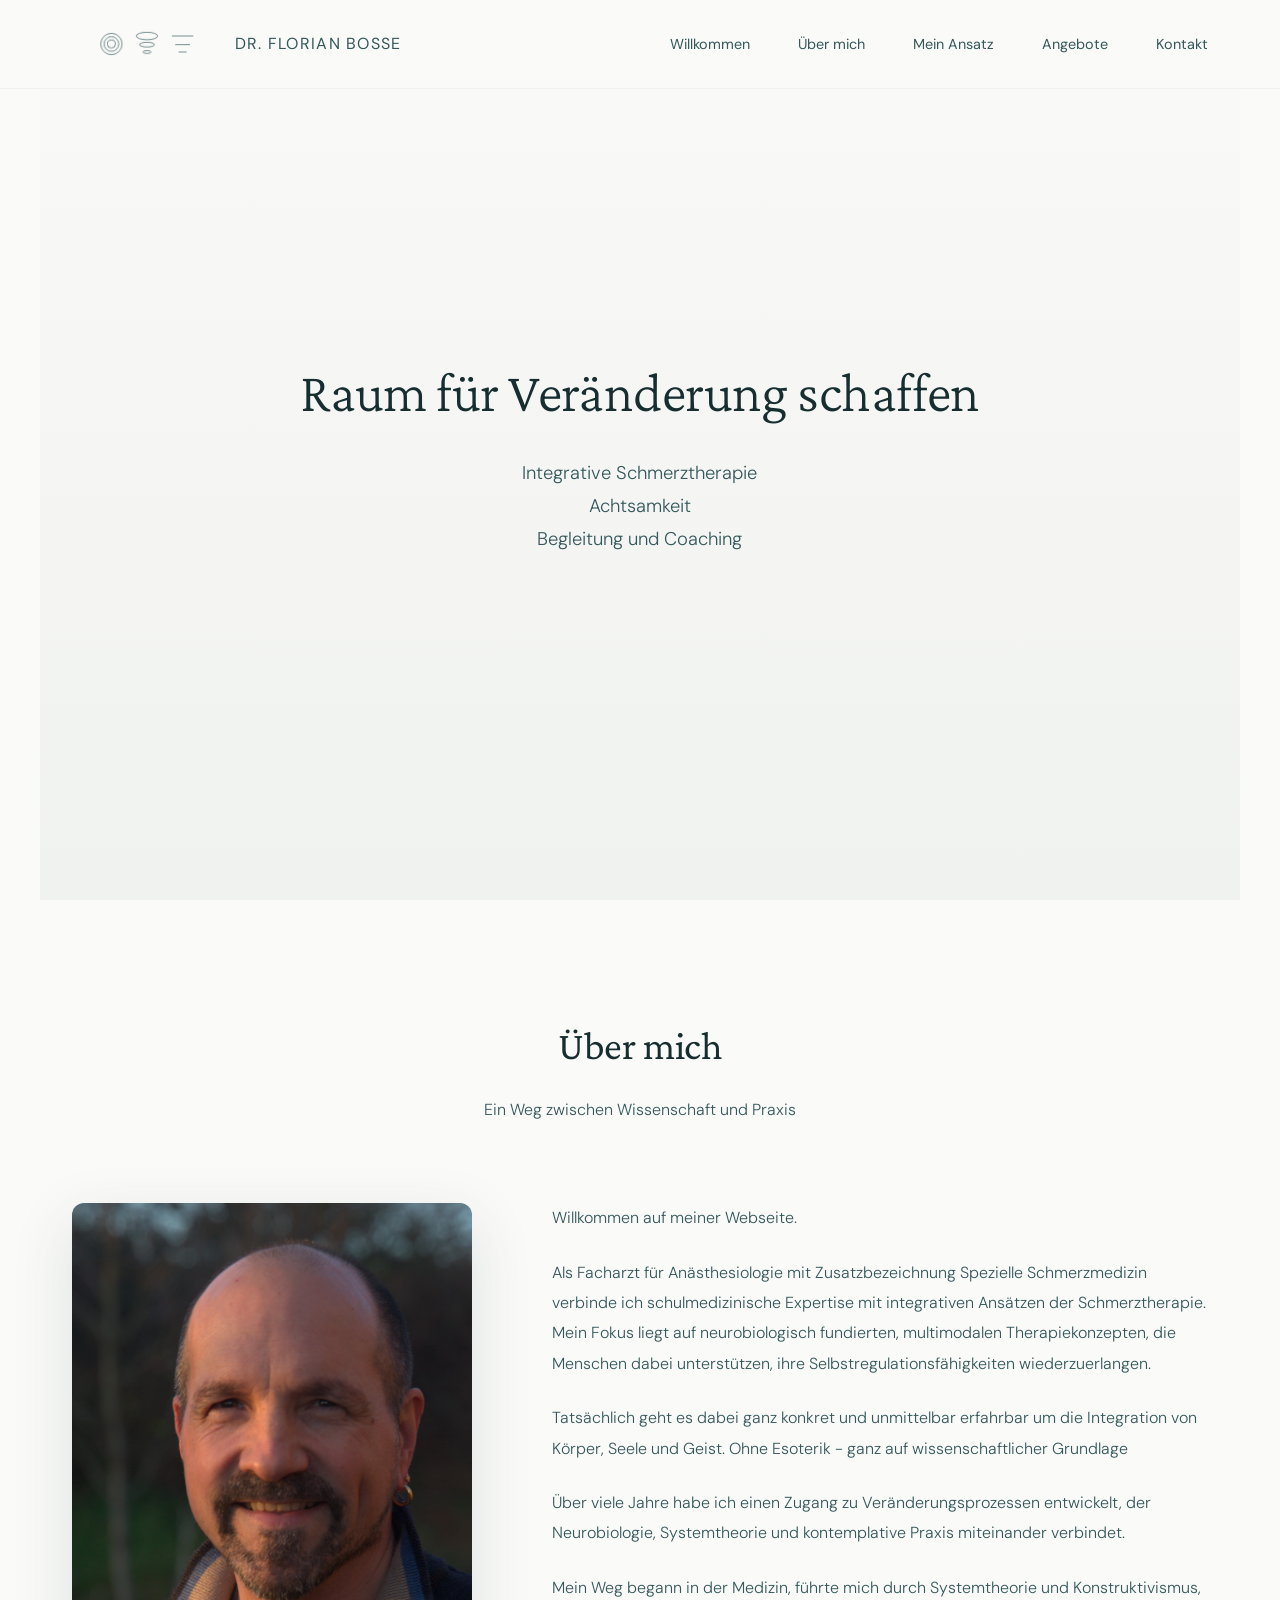
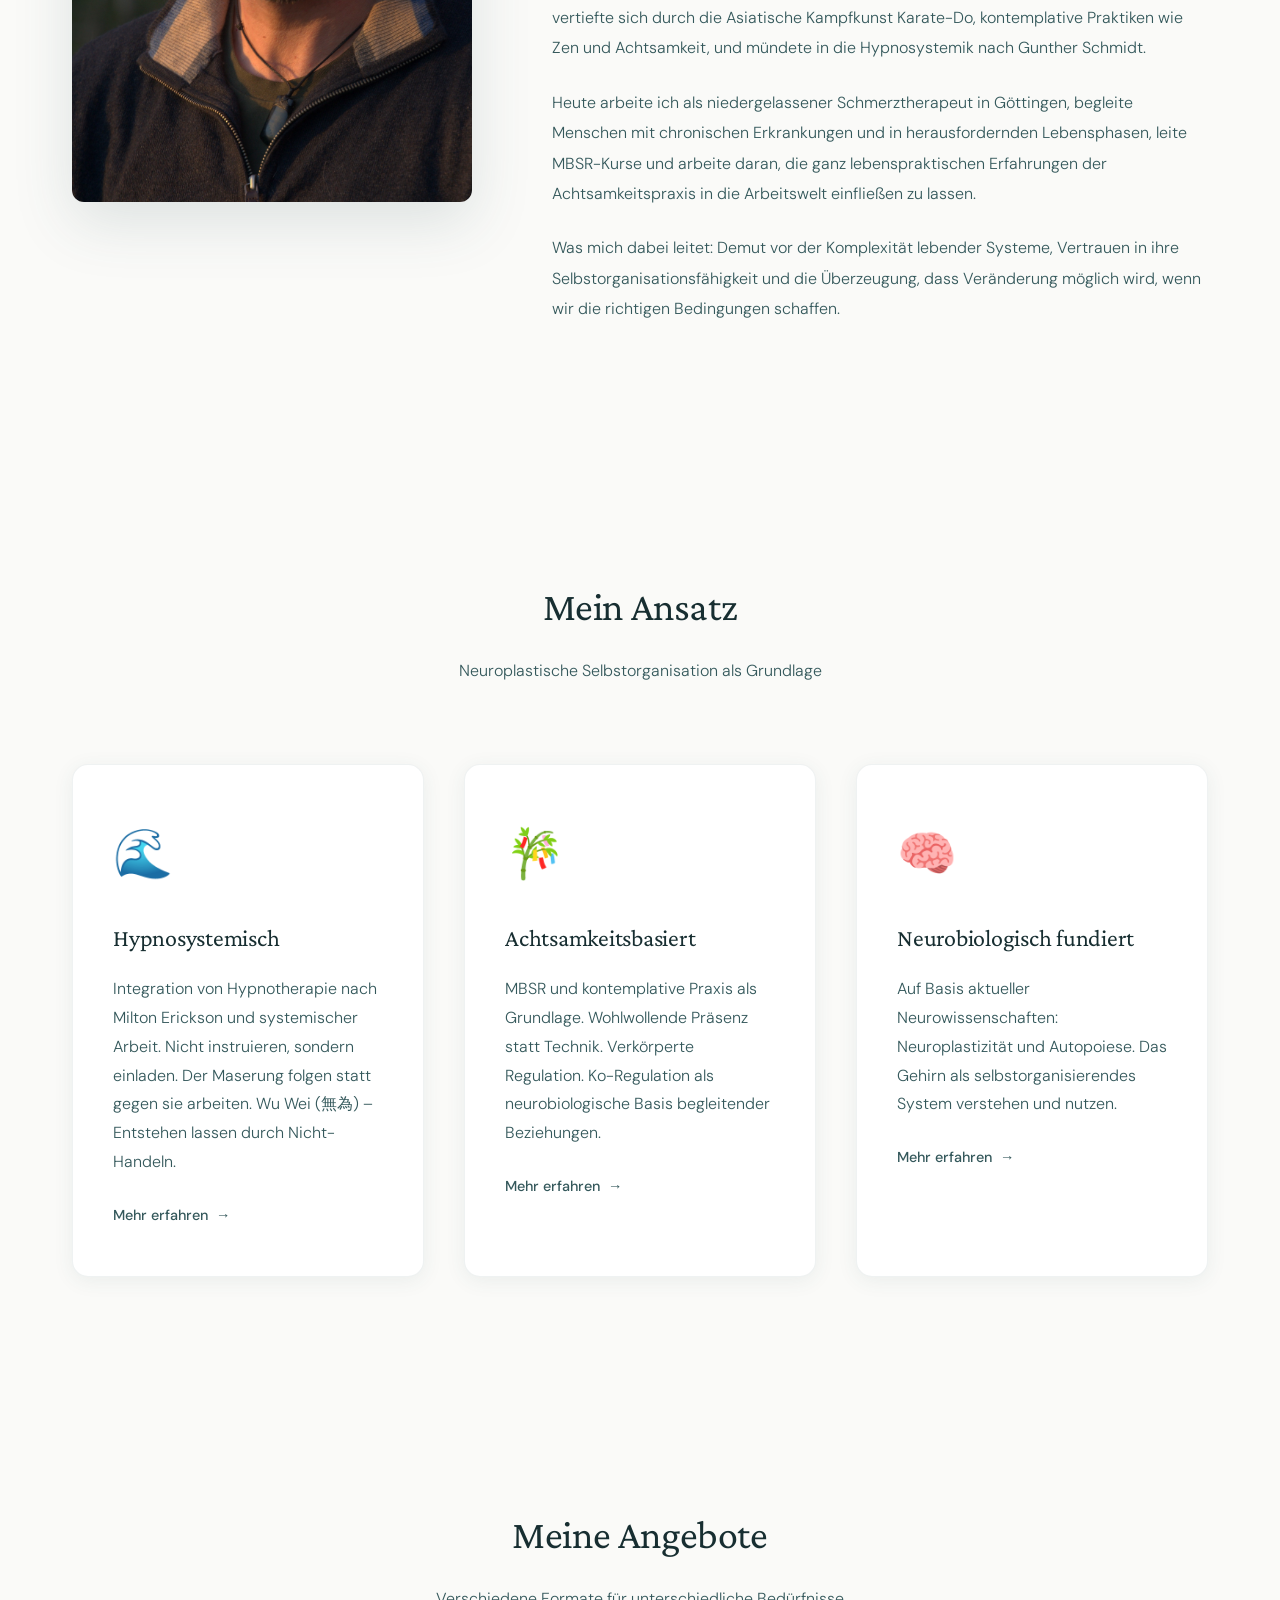
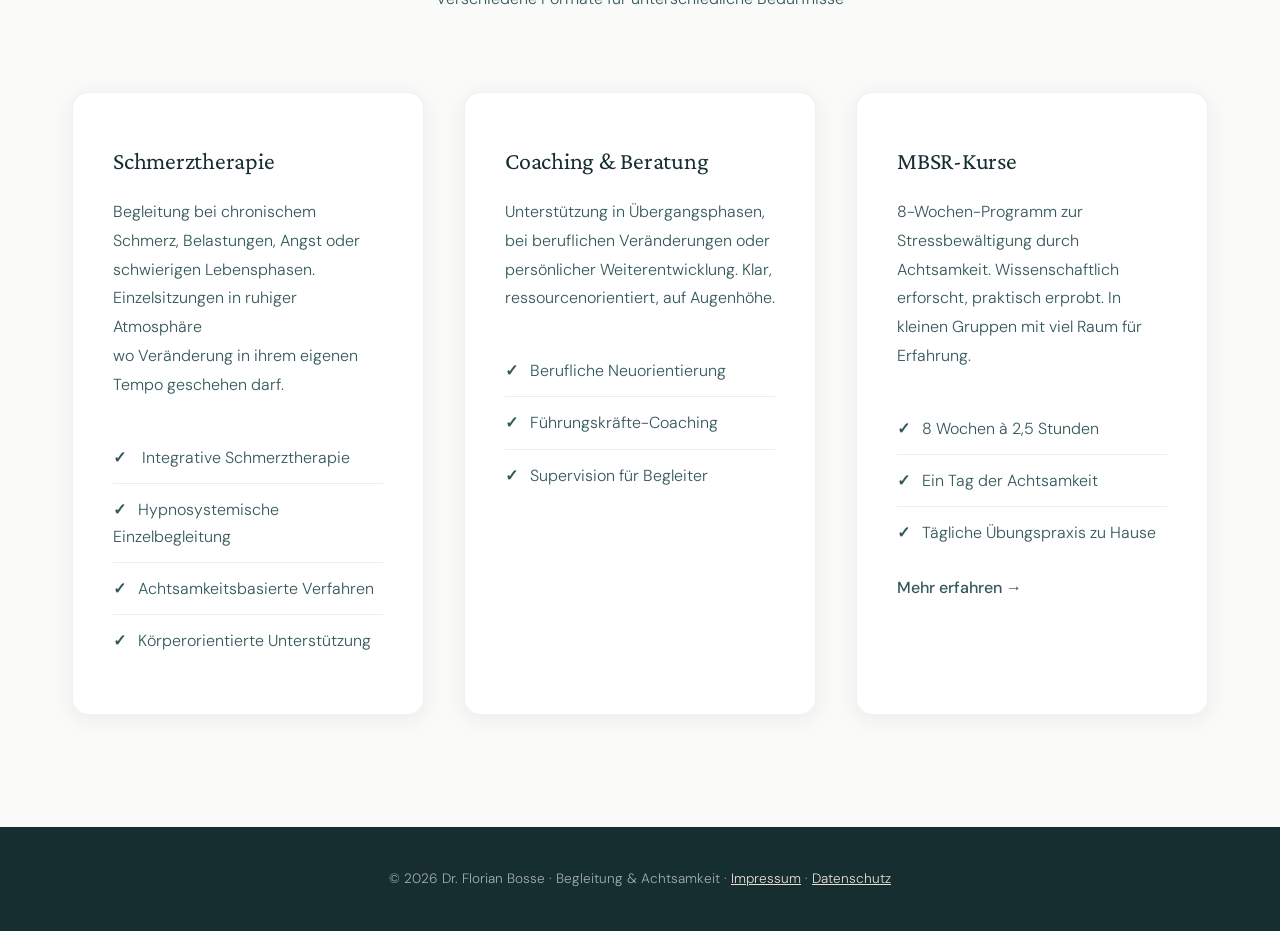
==== index.html @ 73dcc5a2 "Create index.html" ====
<!DOCTYPE html>
<html lang="de">
<head>
    <meta charset="UTF-8">
    <meta name="viewport" content="width=device-width, initial-scale=1.0">
    
    <!-- SEO Meta Tags -->
    <title>Dr. Florian Bosse - Schmerztherapeut Göttingen | Achtsamkeit & MBSR | Hypnosystemik</title>
    <meta name="description" content="Facharzt für Schmerztherapie in Göttingen. Chronische Schmerzen, Achtsamkeit, MBSR, Hypnosystemik, Langjährige Erfahrung">
    <meta name="keywords" content="Schmerztherapie Göttingen, chronische Schmerzen, MBSR, Achtsamkeit, Hypnosystemik, Neuroplastizität, Dr. Bosse">
    <!-- Google Site Verification -->
    <meta name="google-site-verification" content="2ikfE-aLvrJ4-44RcKuoOutv7_RC3mczA9YnfP-s9ck">
    <meta name="author" content="Dr. Florian Bosse">
    <meta name="robots" content="index, follow">
    
    <!-- Open Graph (Social Media) -->
    <meta property="og:title" content="Dr. Florian Bosse - Schmerztherapie & Achtsamkeit">
    <meta property="og:description" content="Facharzt für Schmerztherapie in Göttingen. Integrativer Ansatz: Neurobiologie, Achtsamkeit & systemische Methoden.">
    <meta property="og:type" content="website">
    <meta property="og:url" content="https://www.drbosse.de">
    <meta property="og:locale" content="de_DE">
    
    <!-- Lokales SEO -->
    <meta name="geo.region" content="DE-NI">
    <meta name="geo.placename" content="Göttingen">
    
    <link rel="stylesheet" href="fonts.css">
    <link rel="stylesheet" href="styles.css">

    <style>
        /* ===== INDEX-SPEZIFISCHE STYLES ===== */
        /* ===== INDEX-SPEZIFISCHE STYLES ===== */
        
        /* Navigation Extensions für index */
        nav {
            border-bottom: 1px solid rgba(91, 123, 143, 0.08);
            transition: transform 0.4s cubic-bezier(0.4, 0, 0.2, 1);
        }

        nav.hide-on-scroll {
            transform: translateY(-100%);
        }

        @keyframes slideDown {
            from {
                transform: translateY(-100%);
                opacity: 0;
            }
            to {
                transform: translateY(0);
                opacity: 1;
            }
        }

        .nav-links {
            display: flex;
            gap: 3rem;
            list-style: none;
        }

        .nav-links a {
            color: var(--text-secondary);
            text-decoration: none;
            font-size: 0.9rem;
            font-weight: 400;
            transition: color 0.3s ease;
            position: relative;
        }

        .nav-links a::after {
            content: '';
            position: absolute;
            bottom: -4px;
            left: 0;
            width: 0;
            height: 1px;
            background: var(--petrol);
            transition: width 0.3s ease;
        }

        .nav-links a:hover {
            color: var(--petrol);
        }

        .nav-links a:hover::after {
            width: 100%;
        }

        /* Burger Menu */
        .burger-menu {
            display: none;
            flex-direction: column;
            gap: 6px;
            cursor: pointer;
            z-index: 1001;
        }

        .burger-menu span {
            width: 24px;
            height: 2px;
            background: var(--petrol);
            border-radius: 2px;
            transition: all 0.3s ease;
        }

        .burger-menu.active span:nth-child(1) {
            transform: rotate(45deg) translate(6px, 6px);
        }

        .burger-menu.active span:nth-child(2) {
            opacity: 0;
        }

        .burger-menu.active span:nth-child(3) {
            transform: rotate(-45deg) translate(6px, -6px);
        }

        /* Mobile Navigation Overlay */
        .mobile-nav-overlay {
            position: fixed;
            top: 0;
            left: 0;
            width: 100%;
            height: 100vh;
            background: rgba(23, 46, 49, 0.95);
            backdrop-filter: blur(10px);
            z-index: 999;
            opacity: 0;
            visibility: hidden;
            transition: all 0.6s ease;
        }

        .mobile-nav-overlay.active {
            opacity: 1;
            visibility: visible;
        }

        /* Hero Section */
        .hero {
            min-height: 100vh;
            display: flex;
            align-items: center;
            justify-content: center;
            padding: 8rem 2rem 4rem;
            background: linear-gradient(to bottom, #FAFAF8 0%, rgba(52, 88, 91, 0.05) 100%);
            position: relative;
            overflow: hidden;
        }

        .hero-content {
            max-width: 800px;
            text-align: center;
            position: relative;
            z-index: 1;
            animation: fadeInUp 0.8s ease-out 0.2s both;
        }

        @keyframes fadeInUp {
            from {
                opacity: 0;
                transform: translateY(20px);
            }
            to {
                opacity: 1;
                transform: translateY(0);
            }
        }

        .hero-tagline {
            font-size: 0.85rem;
            color: var(--petrol);
            font-weight: 600;
            letter-spacing: 0.12em;
            text-transform: uppercase;
            margin-bottom: 1.5rem;
            animation: fadeInUp 0.8s ease-out 0.3s both;
        }

        .hero h1 {
            font-size: clamp(2.5rem, 5vw, 3.5rem);
            line-height: 1.15;
            margin-bottom: 2rem;
            color: var(--text-primary);
            font-weight: 300;
            white-space: nowrap;
        }

        .hero p {
            font-size: clamp(1rem, 2vw, 1.15rem);
            color: var(--text-secondary);
            margin-bottom: 3rem;
            max-width: 650px;
            margin-left: auto;
            margin-right: auto;
            font-weight: 300;
            line-height: 1.8;
        }

        /* Section Styling */
        section {
            padding: 7rem 2rem;
            max-width: 1200px;
            margin: 0 auto;
        }

        .section-intro {
            text-align: center;
            margin-bottom: 5rem;
            opacity: 0;
            animation: fadeInUp 0.8s ease-out forwards;
        }

        .section-intro h2 {
            font-size: clamp(2rem, 4vw, 2.5rem);
            margin-bottom: 1rem;
            color: var(--text-primary);
            font-weight: 400;
        }

        .section-intro p {
            font-size: 1rem;
            color: var(--text-secondary);
            max-width: 600px;
            margin: 0 auto;
            font-weight: 300;
        }

        /* About Section */
        .about-content {
            display: grid;
            grid-template-columns: 400px 1fr;
            gap: 5rem;
            align-items: start;
        }

        .about-image {
            border-radius: 12px;
            overflow: hidden;
            box-shadow: 0 20px 60px rgba(52, 88, 91, 0.15);
        }

        .about-image img {
            width: 100%;
            height: auto;
            display: block;
        }

        .about-text p {
            margin-bottom: 1.5rem;
            color: var(--text-secondary);
            font-weight: 300;
            line-height: 1.9;
        }

        /* Approach Grid */
        .approach-grid {
            display: grid;
            grid-template-columns: repeat(auto-fit, minmax(300px, 1fr));
            gap: 2.5rem;
        }

        .approach-card {
            background: white;
            padding: 3rem 2.5rem;
            border-radius: 16px;
            box-shadow: 0 4px 20px rgba(52, 88, 91, 0.08);
            transition: all 0.4s cubic-bezier(0.4, 0, 0.2, 1);
            text-decoration: none;
            color: inherit;
            display: block;
            border: 1px solid rgba(52, 88, 91, 0.08);
        }

        .approach-card:hover {
            transform: translateY(-8px);
            box-shadow: 0 12px 40px rgba(52, 88, 91, 0.15);
            border-color: var(--petrol-light);
        }

        .approach-icon {
            font-size: 3rem;
            margin-bottom: 1.5rem;
        }

        .approach-card h3 {
            font-size: 1.5rem;
            margin-bottom: 1rem;
            color: var(--text-primary);
            font-weight: 400;
        }

        .approach-card p {
            color: var(--text-secondary);
            line-height: 1.8;
            font-weight: 300;
            margin-bottom: 1.5rem;
        }

        .card-link-text {
            color: var(--petrol);
            font-weight: 500;
            font-size: 0.9rem;
            transition: gap 0.3s ease;
            display: inline-flex;
            align-items: center;
            gap: 0.5rem;
        }

        .card-link-text::after {
            content: '→';
            transition: transform 0.3s ease;
        }

        .approach-card:hover .card-link-text::after {
            transform: translateX(4px);
        }

        /* Services Grid */
        .services-grid {
            display: grid;
            grid-template-columns: repeat(auto-fit, minmax(300px, 1fr));
            gap: 2.5rem;
        }

        .service-card {
            background: white;
            padding: 3rem 2.5rem;
            border-radius: 16px;
            box-shadow: 0 4px 20px rgba(52, 88, 91, 0.08);
            transition: all 0.4s ease;
            border: 1px solid rgba(52, 88, 91, 0.08);
        }

        .service-card:hover {
            transform: translateY(-4px);
            box-shadow: 0 8px 30px rgba(52, 88, 91, 0.12);
        }

        .service-card h3 {
            font-size: 1.5rem;
            margin-bottom: 1rem;
            color: var(--text-primary);
            font-weight: 400;
        }

        .service-card p {
            color: var(--text-secondary);
            line-height: 1.8;
            margin-bottom: 2rem;
            font-weight: 300;
        }

        .service-features {
            list-style: none;
            padding: 0;
        }

        .service-features li {
            padding: 0.75rem 0;
            color: var(--text-secondary);
            border-bottom: 1px solid rgba(52, 88, 91, 0.1);
            font-weight: 300;
        }

        .service-features li:last-child {
            border-bottom: none;
        }

        .service-features li::before {
            content: '✓';
            color: var(--petrol);
            margin-right: 0.75rem;
            font-weight: 600;
        }

        /* Contact Section */
        #kontakt {
            text-align: center;
            padding: 6rem 2rem;
        }

        #kontakt h2 {
            font-size: clamp(2rem, 4vw, 2.5rem);
            margin-bottom: 1.5rem;
            color: var(--text-primary);
            font-weight: 400;
        }

        #kontakt p {
            font-size: 1.1rem;
            color: var(--text-secondary);
            max-width: 600px;
            margin: 0 auto 3rem;
            font-weight: 300;
            line-height: 1.8;
        }

        .cta-button {
            display: inline-block;
            background: var(--petrol);
            color: white;
            padding: 1.2rem 3rem;
            border-radius: 50px;
            text-decoration: none;
            font-weight: 500;
            font-size: 1.05rem;
            transition: all 0.3s ease;
            box-shadow: 0 4px 15px rgba(52, 88, 91, 0.2);
        }

        .cta-button:hover {
            background: var(--petrol-dark);
            transform: translateY(-2px);
            box-shadow: 0 6px 25px rgba(52, 88, 91, 0.3);
        }

        .contact-info {
            display: grid;
            grid-template-columns: repeat(auto-fit, minmax(250px, 1fr));
            gap: 3rem;
            max-width: 900px;
            margin: 5rem auto 0;
            text-align: left;
        }

        .contact-item {
            display: flex;
            flex-direction: column;
            gap: 0.5rem;
        }

        .contact-item strong {
            color: var(--petrol);
            font-weight: 600;
            font-size: 0.85rem;
            text-transform: uppercase;
            letter-spacing: 0.05em;
        }

        .contact-item span,
        .contact-item a {
            color: var(--text-secondary);
            font-weight: 300;
            text-decoration: none;
        }

        .contact-item a:hover {
            color: var(--petrol);
        }

        /* Responsive Design */
        @media (max-width: 968px) {
            .burger-menu {
                display: flex;
            }

            .nav-links {
                position: fixed;
                top: 0;
                right: -300px;
                width: 300px;
                height: 100vh;
                background: var(--off-white);
                flex-direction: column;
                padding: 8rem 2rem 2rem;
                gap: 0;
                box-shadow: -5px 0 30px rgba(0,0,0,0.1);
                transition: right 0.7s cubic-bezier(0.4, 0, 0.2, 1);
                z-index: 1000;
            }

            .nav-links.active {
                right: 0;
            }

            .nav-links li {
                opacity: 0;
                transform: translateX(30px);
                border-top: 1px solid rgba(52, 88, 91, 0.08);
                padding: 1.8rem 0;
            }
            
            .nav-links li:first-child {
                border-top: none;
                padding-top: 0;
            }
            
            .nav-links li:last-child {
                padding-bottom: 0;
            }

            .nav-links.active li {
                animation: slideInMenuItem 0.6s ease-out forwards;
            }

            .nav-links.active li:nth-child(1) { animation-delay: 0.1s; }
            .nav-links.active li:nth-child(2) { animation-delay: 0.2s; }
            .nav-links.active li:nth-child(3) { animation-delay: 0.3s; }
            .nav-links.active li:nth-child(4) { animation-delay: 0.4s; }
            .nav-links.active li:nth-child(5) { animation-delay: 0.5s; }

            @keyframes slideInMenuItem {
                to {
                    opacity: 1;
                    transform: translateX(0);
                }
            }

            .nav-links a {
                font-size: 1.1rem;
                display: block;
            }

            section {
                padding: 5rem 1.5rem;
            }

            #kontakt {
                padding: 4rem 2rem;
            }

            .contact-info {
                gap: 2.5rem;
            }

            .hero h1 {
                white-space: normal;
                font-size: 2rem;
            }
        }

        @media (max-width: 768px) {
            .about-content {
                grid-template-columns: 1fr;
                gap: 3rem;
            }

            .about-image {
                max-width: 400px;
                margin: 0 auto;
            }

            .approach-grid,
            .services-grid {
                grid-template-columns: 1fr;
            }

            .contact-info {
                grid-template-columns: 1fr;
                gap: 2rem;
            }
        }

        @media (max-width: 400px) {
            .nav-container {
                padding: 1.5rem 1rem;
            }

            .logo {
                font-size: 0.85rem;
                letter-spacing: 0.05em;
                gap: 0.5rem;
            }

            .nav-links {
                width: 260px;
            }

            .hero h1 {
                font-size: 1.75rem;
            }
        }
    </style>
</head>
   
<body>
    <!-- Navigation -->
    <nav>
        <div class="nav-container">
            <a href="#" class="logo" id="logo-link">
        <svg viewBox="0 0 800 300" xmlns="http://www.w3.org/2000/svg" class="animated-logo logo-image">
  <title>Perspektive und Wahrheit - Animiert</title>
  
  <style>
    .animated-logo {
      cursor: pointer;
    }
    
    /* Left circles fade in */
    .circle-left-large,
    .circle-left-medium,
    .circle-left-small {
      opacity: 0;
      animation: fadeInCircles 8s ease-in-out forwards;
    }
    
    /* Individual animations - ALL start at cy=0 (concentric!) */
    .circle-rotating-large {
      opacity: 0;
      transform-box: fill-box;
      transform-origin: 50% 50%;
      animation: rotateSequenceLarge 8s ease-in-out forwards;
    }
    
    .circle-rotating-medium {
      opacity: 0;
      transform-box: fill-box;
      transform-origin: 50% 50%;
      animation: rotateSequenceMedium 8s ease-in-out forwards;
    }
    
    .circle-rotating-small {
      opacity: 0;
      transform-box: fill-box;
      transform-origin: 50% 50%;
      animation: rotateSequenceSmall 8s ease-in-out forwards;
    }
    
    /* DUPLICATED ellipses that STAY in center */
    .ellipse-center-large {
      opacity: 0;
      transform-box: fill-box;
      transform-origin: 50% 50%;
      animation: stayInCenterLarge 8s ease-in-out forwards;
    }
    
    .ellipse-center-medium {
      opacity: 0;
      transform-box: fill-box;
      transform-origin: 50% 50%;
      animation: stayInCenterMedium 8s ease-in-out forwards;
    }
    
    .ellipse-center-small {
      opacity: 0;
      transform-box: fill-box;
      transform-origin: 50% 50%;
      animation: stayInCenterSmall 8s ease-in-out forwards;
    }
    
    /* Moving ellipses that glide to the right */
    .ellipse-moving-large {
      opacity: 0;
      transform-box: fill-box;
      transform-origin: 50% 50%;
      animation: moveToRight 8s ease-in-out forwards;
    }
    
    .ellipse-moving-medium {
      opacity: 0;
      transform-box: fill-box;
      transform-origin: 50% 50%;
      animation: moveToRightMedium 8s ease-in-out forwards;
    }
    
    .ellipse-moving-small {
      opacity: 0;
      transform-box: fill-box;
      transform-origin: 50% 50%;
      animation: moveToRightSmall 8s ease-in-out forwards;
    }
    
    /* Real ellipses fade in at the right moment */
    .real-ellipse-large,
    .real-ellipse-medium,
    .real-ellipse-small {
      opacity: 0;
      animation: showRealEllipses 8s ease-in-out forwards;
    }
    
    /* Lines grow stroke-width - NOW CSS BASED FOR PERFECT SYNC! */
    .line-large,
    .line-medium,
    .line-small {
      stroke-width: 0;
      animation: growStrokeWidth 8s ease-in-out forwards;
    }
    
    /* Keyframe animations */
    
    @keyframes fadeInCircles {
      0% { opacity: 0; }
      19% { opacity: 1; }
      100% { opacity: 1; }
    }
    
    /* LARGE circle - cy moves from 0 to -60 during rotation */
    @keyframes rotateSequenceLarge {
      0%, 19% {
        opacity: 0;
        transform: translate(133px, 150px) translateY(0px) scaleY(1);
      }
      20% {
        opacity: 1;
        transform: translate(133px, 150px) translateY(0px) scaleY(1);
      }
      44% {
        opacity: 1;
        transform: translate(400px, 150px) translateY(0px) scaleY(1);
      }
      75% {
        opacity: 1;
        transform: translate(400px, 150px) translateY(-60px) scaleY(0.35);
      }
      75.1% {
        opacity: 0;
      }
      100% {
        opacity: 0;
        transform: translate(400px, 150px) translateY(-60px) scaleY(0.35);
      }
    }
    
    /* MEDIUM circle - cy moves from 0 to +5 */
    @keyframes rotateSequenceMedium {
      0%, 19% {
        opacity: 0;
        transform: translate(133px, 150px) translateY(0px) scaleY(1);
      }
      20% {
        opacity: 1;
        transform: translate(133px, 150px) translateY(0px) scaleY(1);
      }
      44% {
        opacity: 1;
        transform: translate(400px, 150px) translateY(0px) scaleY(1);
      }
      75% {
        opacity: 1;
        transform: translate(400px, 150px) translateY(5px) scaleY(0.35);
      }
      75.1% {
        opacity: 0;
      }
      100% {
        opacity: 0;
        transform: translate(400px, 150px) translateY(5px) scaleY(0.35);
      }
    }
    
    /* SMALL circle - cy moves from 0 to +60 */
    @keyframes rotateSequenceSmall {
      0%, 19% {
        opacity: 0;
        transform: translate(133px, 150px) translateY(0px) scaleY(1);
      }
      20% {
        opacity: 1;
        transform: translate(133px, 150px) translateY(0px) scaleY(1);
      }
      44% {
        opacity: 1;
        transform: translate(400px, 150px) translateY(0px) scaleY(1);
      }
      75% {
        opacity: 1;
        transform: translate(400px, 150px) translateY(60px) scaleY(0.35);
      }
      75.1% {
        opacity: 0;
      }
      100% {
        opacity: 0;
        transform: translate(400px, 150px) translateY(60px) scaleY(0.35);
      }
    }
    
    /* Ellipses that STAY in center */
    @keyframes stayInCenterLarge {
      0%, 75% {
        opacity: 0;
      }
      75.1% {
        opacity: 1;
        transform: translate(400px, 150px) translateY(-60px) scaleY(0.35);
      }
      /* Fade out before real ellipses appear */
      97% {
        opacity: 1;
        transform: translate(400px, 150px) translateY(-60px) scaleY(0.35);
      }
      98% {
        opacity: 0;
      }
      100% {
        opacity: 0;
        transform: translate(400px, 150px) translateY(-60px) scaleY(0.35);
      }
    }
    
    @keyframes stayInCenterMedium {
      0%, 75% {
        opacity: 0;
      }
      75.1% {
        opacity: 1;
        transform: translate(400px, 150px) translateY(5px) scaleY(0.35);
      }
      97% {
        opacity: 1;
        transform: translate(400px, 150px) translateY(5px) scaleY(0.35);
      }
      98% {
        opacity: 0;
      }
      100% {
        opacity: 0;
        transform: translate(400px, 150px) translateY(5px) scaleY(0.35);
      }
    }
    
    @keyframes stayInCenterSmall {
      0%, 75% {
        opacity: 0;
      }
      75.1% {
        opacity: 1;
        transform: translate(400px, 150px) translateY(60px) scaleY(0.35);
      }
      97% {
        opacity: 1;
        transform: translate(400px, 150px) translateY(60px) scaleY(0.35);
      }
      98% {
        opacity: 0;
      }
      100% {
        opacity: 0;
        transform: translate(400px, 150px) translateY(60px) scaleY(0.35);
      }
    }
    
    /* Ellipses that MOVE to right and rotate further */
    /* 6-7s (75-87.5%): ONLY GLIDE at constant scaleY(0.35) */
    /* 7-8s (87.5-100%): ONLY ROTATE from scaleY(0.35) to 0.001 */
    @keyframes moveToRight {
      0%, 75% {
        opacity: 0;
        transform: translate(400px, 150px) translateY(-60px) scaleY(0.35);
      }
      75.1% {
        opacity: 1;
        transform: translate(400px, 150px) translateY(-60px) scaleY(0.35);
      }
      87.5% {
        opacity: 1;
        transform: translate(667px, 150px) translateY(-60px) scaleY(0.35);
      }
      98% {
        opacity: 1;
        transform: translate(667px, 150px) translateY(-60px) scaleY(0.001);
      }
      99% {
        opacity: 0;
      }
      100% {
        opacity: 0;
        transform: translate(667px, 150px) translateY(-60px) scaleY(0.001);
      }
    }
    
    @keyframes moveToRightMedium {
      0%, 75% {
        opacity: 0;
        transform: translate(400px, 150px) translateY(5px) scaleY(0.35);
      }
      75.1% {
        opacity: 1;
        transform: translate(400px, 150px) translateY(5px) scaleY(0.35);
      }
      87.5% {
        opacity: 1;
        transform: translate(667px, 150px) translateY(5px) scaleY(0.35);
      }
      98% {
        opacity: 1;
        transform: translate(667px, 150px) translateY(5px) scaleY(0.001);
      }
      99% {
        opacity: 0;
      }
      100% {
        opacity: 0;
        transform: translate(667px, 150px) translateY(5px) scaleY(0.001);
      }
    }
    
    @keyframes moveToRightSmall {
      0%, 75% {
        opacity: 0;
        transform: translate(400px, 150px) translateY(60px) scaleY(0.35);
      }
      75.1% {
        opacity: 1;
        transform: translate(400px, 150px) translateY(60px) scaleY(0.35);
      }
      87.5% {
        opacity: 1;
        transform: translate(667px, 150px) translateY(60px) scaleY(0.35);
      }
      98% {
        opacity: 1;
        transform: translate(667px, 150px) translateY(60px) scaleY(0.001);
      }
      99% {
        opacity: 0;
      }
      100% {
        opacity: 0;
        transform: translate(667px, 150px) translateY(60px) scaleY(0.001);
      }
    }
    
    /* Real ellipses fade in at the right moment */
    @keyframes showRealEllipses {
      0%, 93% {
        opacity: 0;
      }
      94% {
        opacity: 1;
      }
      100% {
        opacity: 1;
      }
    }
    
    /* Lines grow stroke-width - synchronized with CSS animations! */
    @keyframes growStrokeWidth {
      0%, 93% {
        stroke-width: 0;
      }
      94% {
        stroke-width: 0;
      }
      98% {
        stroke-width: 5;
      }
      100% {
        stroke-width: 5;
      }
    }
  </style>
  
  <!-- Left circles (static, concentric, fade in) -->
  <circle class="circle-left-large" cx="133" cy="150" r="80" fill="none" stroke="#34585B" stroke-width="5"/>
  <circle class="circle-left-medium" cx="133" cy="150" r="55" fill="none" stroke="#34585B" stroke-width="5"/>
  <circle class="circle-left-small" cx="133" cy="150" r="30" fill="none" stroke="#34585B" stroke-width="5"/>
  
  <!-- Rotating circles - ALL START AT cy=0 (concentric!) -->
  <circle class="circle-rotating-large" cx="0" cy="0" r="80" fill="none" stroke="#34585B" stroke-width="5"/>
  <circle class="circle-rotating-medium" cx="0" cy="0" r="55" fill="none" stroke="#34585B" stroke-width="5"/>
  <circle class="circle-rotating-small" cx="0" cy="0" r="30" fill="none" stroke="#34585B" stroke-width="5"/>
  
  <!-- Ellipses that STAY in center (appear at 75% = 6s) -->
  <circle class="ellipse-center-large" cx="0" cy="0" r="80" fill="none" stroke="#34585B" stroke-width="5.5"/>
  <circle class="ellipse-center-medium" cx="0" cy="0" r="55" fill="none" stroke="#34585B" stroke-width="5.5"/>
  <circle class="ellipse-center-small" cx="0" cy="0" r="30" fill="none" stroke="#34585B" stroke-width="5.5"/>
  
  <!-- Ellipses that MOVE to right and rotate further -->
  <circle class="ellipse-moving-large" cx="0" cy="0" r="80" fill="none" stroke="#34585B" stroke-width="5"/>
  <circle class="ellipse-moving-medium" cx="0" cy="0" r="55" fill="none" stroke="#34585B" stroke-width="5"/>
  <circle class="ellipse-moving-small" cx="0" cy="0" r="30" fill="none" stroke="#34585B" stroke-width="5"/>
  
  <!-- REAL ellipses in center (appear gradually) -->
  <g transform="translate(400, 150)">
    <ellipse class="real-ellipse-large" cx="0" cy="-60" rx="80" ry="28" fill="none" stroke="#34585B" stroke-width="5"/>
    <ellipse class="real-ellipse-medium" cx="0" cy="5" rx="55" ry="18" fill="none" stroke="#34585B" stroke-width="5"/>
    <ellipse class="real-ellipse-small" cx="0" cy="60" rx="30" ry="11" fill="none" stroke="#34585B" stroke-width="5"/>
  </g>
  
  <!-- Final LINES - NOW CSS ANIMATED FOR PERFECT SYNC! -->
  <line class="line-large" x1="587" y1="90" x2="747" y2="90" stroke="#34585B" stroke-width="5"/>
  <line class="line-medium" x1="612" y1="155" x2="722" y2="155" stroke="#34585B" stroke-width="5"/>
  <line class="line-small" x1="637" y1="210" x2="697" y2="210" stroke="#34585B" stroke-width="5"/>
</svg>

             Dr. Florian Bosse
            </a>                     
     
            
            <!-- Burger Menu Button -->
            <div class="burger-menu" id="burgerMenu">
                <span></span>
                <span></span>
                <span></span>
            </div>
            
            <ul class="nav-links" id="navLinks">
                <li><a href="#home">Willkommen</a></li>
                <li><a href="#ueber-mich">Über mich</a></li>
                <li><a href="#ansatz">Mein Ansatz</a></li>
                <li><a href="#angebote">Angebote</a></li>
                <li><a href="kontakt.html">Kontakt</a></li>
            </ul>
        </div>
    </nav>

    <!-- Mobile Navigation Overlay -->
    <div class="mobile-nav-overlay" id="mobileOverlay"></div>

    <!-- Hero Section -->
    <section class="hero" id="home">
        <div class="hero-content">
           
            <h1>Raum für Veränderung schaffen</h1>
            <p>Integrative Schmerztherapie<br> Achtsamkeit <br>Begleitung und Coaching <br></p>
        </div>
    </section>

    <!-- About Section -->
    <section id="ueber-mich">
        <div class="section-intro">
            <h2>Über mich</h2>
            <p>Ein Weg zwischen Wissenschaft und Praxis</p>
        </div>
        <div class="about-content">
            <div class="about-image">
                <img src="Schmerztherapeut-Florian-Bosse.jpg" alt="Schmerztherapeut-Florian-Bosse.jpg">
            </div>
            <div class="about-text">
                <p>Willkommen auf meiner Webseite.</p>
                <p>Als Facharzt für Anästhesiologie mit Zusatzbezeichnung Spezielle Schmerzmedizin verbinde ich schulmedizinische Expertise mit integrativen Ansätzen der Schmerztherapie. Mein Fokus liegt auf neurobiologisch fundierten, multimodalen Therapiekonzepten, die Menschen dabei unterstützen, ihre Selbstregulationsfähigkeiten wiederzuerlangen.</p>
<p>Tatsächlich geht es dabei ganz konkret und unmittelbar erfahrbar um die Integration von Körper, Seele und Geist. Ohne Esoterik - ganz auf wissenschaftlicher Grundlage</p>
                <p>Über viele Jahre habe ich einen Zugang zu Veränderungsprozessen entwickelt, der Neurobiologie, Systemtheorie und kontemplative Praxis miteinander verbindet.</p>
                
                <p>Mein Weg begann in der Medizin, führte mich durch Systemtheorie und Konstruktivismus, vertiefte sich durch die Asiatische Kampfkunst Karate-Do, kontemplative Praktiken wie Zen und Achtsamkeit, und mündete in die Hypnosystemik nach Gunther Schmidt.</p>
                
               <p>Heute arbeite ich als niedergelassener Schmerztherapeut in Göttingen, begleite Menschen mit chronischen Erkrankungen und in herausfordernden Lebensphasen, leite MBSR-Kurse und arbeite daran, die ganz lebenspraktischen Erfahrungen der Achtsamkeitspraxis in die Arbeitswelt einfließen zu lassen.</p>
                <p>Was mich dabei leitet: Demut vor der Komplexität lebender Systeme, Vertrauen in ihre Selbstorganisationsfähigkeit und die Überzeugung, dass Veränderung möglich wird, wenn wir die richtigen Bedingungen schaffen.</p>

                
            </div>
        </div>
    </section>

    <!-- Approach Section -->
    <section id="ansatz">
        <div class="section-intro">
            <h2>Mein Ansatz</h2>
            <p>Neuroplastische Selbstorganisation als Grundlage</p>
        </div>
        
        <div class="approach-grid">
                    
            <a href="hypnosystemik.html" class="approach-card">
                <div class="approach-icon">🌊</div>
                <h3>Hypnosystemisch</h3>
                <p>Integration von Hypnotherapie nach Milton Erickson und systemischer Arbeit. Nicht instruieren, sondern einladen. Der Maserung folgen statt gegen sie arbeiten. Wu Wei (無為) – Entstehen lassen durch Nicht-Handeln.</p>
                <div class="card-link-text">Mehr erfahren</div>
            </a>
            
            <a href="achtsamkeit.html" class="approach-card">
                <div class="approach-icon">🎋</div>
                <h3>Achtsamkeitsbasiert</h3>
                <p>MBSR und kontemplative Praxis als Grundlage. Wohlwollende Präsenz statt Technik. Verkörperte Regulation. Ko-Regulation als neurobiologische Basis begleitender Beziehungen.</p>
                <div class="card-link-text">Mehr erfahren</div>
            </a>
       
        
         <a href="neurobiologie.html" class="approach-card">
                <div class="approach-icon">🧠</div>
                <h3>Neurobiologisch fundiert</h3>
                <p>Auf Basis aktueller Neurowissenschaften: Neuroplastizität und Autopoiese. Das Gehirn als selbstorganisierendes System verstehen und nutzen.</p>
                <div class="card-link-text">Mehr erfahren</div>
            </a>
         </div>

        
    </section>

    <!-- Services Section -->
    <section id="angebote">
        <div class="section-intro">
            <h2>Meine Angebote</h2>
            <p>Verschiedene Formate für unterschiedliche Bedürfnisse</p>
        </div>
        
        <div class="services-grid">
            <div class="service-card">
                <h3>Schmerztherapie</h3>
                <p>Begleitung bei chronischem Schmerz, Belastungen, Angst oder schwierigen Lebensphasen. Einzelsitzungen in ruhiger Atmosphäre<br> wo Veränderung in ihrem eigenen Tempo geschehen darf.</p>
                <ul class="service-features">
                    <li> Integrative Schmerztherapie</li>
                    <li>Hypnosystemische Einzelbegleitung</li>
                    <li>Achtsamkeitsbasierte Verfahren</li>
                    <li>Körperorientierte Unterstützung</li>
                </ul>
            </div>
            
            <div class="service-card">
                <h3>Coaching & Beratung</h3>
                <p>Unterstützung in Übergangsphasen, bei beruflichen Veränderungen oder persönlicher Weiterentwicklung. Klar, ressourcenorientiert, auf Augenhöhe.</p>
                <ul class="service-features">
                    <li>Berufliche Neuorientierung</li>
                    <li>Führungskräfte-Coaching</li>
                    <li>Supervision für Begleiter</li>
                </ul>
            </div>
            
            <a href="mbsr-kurs.html" class="service-card" style="text-decoration: none; color: inherit; display: block; cursor: pointer;">
                <h3>MBSR-Kurse</h3>
                <p>8-Wochen-Programm zur Stressbewältigung durch Achtsamkeit. Wissenschaftlich erforscht, praktisch erprobt. In kleinen Gruppen mit viel Raum für Erfahrung.</p>
                <ul class="service-features">
                    <li>8 Wochen à 2,5 Stunden</li>
                    <li>Ein Tag der Achtsamkeit</li>
                    <li>Tägliche Übungspraxis zu Hause</li>
                </ul>
                <span style="display: inline-block; margin-top: 1rem; color: var(--petrol); font-weight: 500;">Mehr erfahren →</span>
            </a>
        </div>
    </section>

    <!-- Footer -->
    <footer>
        <p>&copy; 2026 Dr. Florian Bosse · Begleitung & Achtsamkeit · <a href="impressum.html" style="color: var(--cream); text-decoration: underline;">Impressum</a> · <a href="datenschutz.html" style="color: var(--cream); text-decoration: underline;">Datenschutz</a></p>
    </footer>

    <script>
    // Burger Menu Toggle
    const burgerMenu = document.getElementById('burgerMenu');
    const navLinks = document.getElementById('navLinks');
    const mobileOverlay = document.getElementById('mobileOverlay');

    if (burgerMenu && navLinks) {
        burgerMenu.addEventListener('click', () => {
            navLinks.classList.toggle('active');
            burgerMenu.classList.toggle('active');
            if (mobileOverlay) {
                mobileOverlay.classList.toggle('active');
            }
        });
        
        // Close menu when clicking overlay
        if (mobileOverlay) {
            mobileOverlay.addEventListener('click', () => {
                navLinks.classList.remove('active');
                burgerMenu.classList.remove('active');
                mobileOverlay.classList.remove('active');
            });
        }
        
        // Close menu when clicking a link
        document.querySelectorAll('.nav-links a').forEach(link => {
            link.addEventListener('click', () => {
                navLinks.classList.remove('active');
                burgerMenu.classList.remove('active');
                if (mobileOverlay) {
                    mobileOverlay.classList.remove('active');
                }
            });
        });
    }
    </script>
    <script>
(function() {
    function restartLogoAnimation() {
        const svg = document.querySelector('.animated-logo');
        if (!svg) return;
        
        // Alle animierten Elemente finden
        const elements = svg.querySelectorAll('[class*="circle-"], [class*="ellipse-"], [class*="line-"]');
        
        // Animations zurücksetzen
        elements.forEach(el => {
            const style = el.style;
            style.animation = 'none';
            el.offsetHeight; // Trigger reflow
            style.animation = '';
        });
    }
    
    // Bei jedem Seitenladen
    window.addEventListener('load', restartLogoAnimation);
    
    // Beim Zurückkehren von Unterseiten (wichtig!)
    window.addEventListener('pageshow', function(event) {
        if (event.persisted) {
            restartLogoAnimation();
        }
    });
})();
</script>
</body>
</html>
---- fonts.css ----
/* ===================================================
   LOKALE FONTS - Crimson Pro & DM Sans
   DSGVO-konform, keine Google-Requests
   =================================================== */

/* ===== CRIMSON PRO (Serif) ===== */

/* Crimson Pro Light (300) */
@font-face {
    font-family: 'Crimson Pro';
    font-style: normal;
    font-weight: 300;
    font-display: swap;
    src: url('fonts/crimson-pro-v28-latin-300.woff2') format('woff2'),
         url('fonts/crimson-pro-v28-latin-300.woff') format('woff');
}

/* Crimson Pro Regular (400) */
@font-face {
    font-family: 'Crimson Pro';
    font-style: normal;
    font-weight: 400;
    font-display: swap;
    src: url('fonts/crimson-pro-v28-latin-regular.woff2') format('woff2'),
         url('fonts/crimson-pro-v28-latin-regular.woff') format('woff');
}

/* Crimson Pro SemiBold (600) */
@font-face {
    font-family: 'Crimson Pro';
    font-style: normal;
    font-weight: 600;
    font-display: swap;
    src: url('fonts/crimson-pro-v28-latin-600.woff2') format('woff2'),
         url('fonts/crimson-pro-v28-latin-600.woff') format('woff');
}

/* ===== DM SANS (Sans-Serif) ===== */

/* DM Sans Light (300) */
@font-face {
    font-family: 'DM Sans';
    font-style: normal;
    font-weight: 300;
    font-display: swap;
    src: url('fonts/dm-sans-v17-latin-300.woff2') format('woff2'),
         url('fonts/dm-sans-v17-latin-300.woff') format('woff');
}

/* DM Sans Regular (400) */
@font-face {
    font-family: 'DM Sans';
    font-style: normal;
    font-weight: 400;
    font-display: swap;
    src: url('fonts/dm-sans-v17-latin-regular.woff2') format('woff2'),
         url('fonts/dm-sans-v17-latin-regular.woff') format('woff');
}

/* DM Sans Medium (500) */
@font-face {
    font-family: 'DM Sans';
    font-style: normal;
    font-weight: 500;
    font-display: swap;
    src: url('fonts/dm-sans-v17-latin-500.woff2') format('woff2'),
         url('fonts/dm-sans-v17-latin-500.woff') format('woff');
}

/* DM Sans SemiBold (600) */
@font-face {
    font-family: 'DM Sans';
    font-style: normal;
    font-weight: 600;
    font-display: swap;
    src: url('fonts/dm-sans-v17-latin-600.woff2') format('woff2'),
         url('fonts/dm-sans-v17-latin-600.woff') format('woff');
}
---- styles.css ----
/* ===================================================
   ZENTRALE STYLES - Dr. Florian Bosse Website
   Gemeinsame CSS-Regeln für alle Seiten
   =================================================== */

/* ===== RESET ===== */
* {
    margin: 0;
    padding: 0;
    box-sizing: border-box;
}

/* ===== VARIABLEN ===== */
:root {
    --petrol: #34585B;
    --petrol-dark: #254449;
    --petrol-light: #486E72;
    --petrol-lighter: #648A8E;
    --cream: #E8DDD3;
    --cream-light: #F5F1ED;
    --beige: #D4C9BF;
    --off-white: #FAFAF8;
    --text-primary: #172E31;
    --text-secondary: #34585B;
    --text-light: #648A8E;
}

/* ===== BODY ===== */
body {
    font-family: 'DM Sans', sans-serif;
    line-height: 1.7;
    color: var(--text-primary);
    background: var(--off-white);
    overflow-x: hidden;
    font-weight: 400;
}

/* ===== TYPOGRAFIE ===== */
h1, h2, h3 {
    font-family: 'Crimson Pro', serif;
    font-weight: 400;
    letter-spacing: -0.01em;
}

/* ===== NAVIGATION (Basis für alle Seiten) ===== */
nav {
    position: fixed;
    top: 0;
    width: 100%;
    background: rgba(250, 250, 248, 0.98);
    backdrop-filter: blur(10px);
    z-index: 1000;
    border-bottom: 1px solid rgba(52, 88, 91, 0.08);
}

.nav-container {
    max-width: 1200px;
    margin: 0 auto;
    padding: 1.5rem 2rem;
    display: flex;
    justify-content: space-between;
    align-items: center;
}

.logo {
    font-size: 1rem;
    font-weight: 400;
    color: var(--petrol);
    text-decoration: none;
    letter-spacing: 0.08em;
    text-transform: uppercase;
    display: flex;
    align-items: center;
    gap: 0.8rem;
}

.logo-image {
    height: 40px;
    width: 150px; /* ← statt auto */
    display: inline-block;  /* ← block macht das SVG zu breit! */
    vertical-align: middle;
}

/* ===== BACK LINK (Unterseiten) ===== */
.back-link {
    color: var(--text-secondary);
    text-decoration: none;
    font-size: 0.9rem;
    font-weight: 400;
    transition: color 0.3s ease;
    display: flex;
    align-items: center;
    gap: 0.5rem;
}

.back-link:hover {
    color: var(--petrol);
}

.back-link::before {
    content: '←';
    font-size: 1.2rem;
}

/* ===== FOOTER (Basis-Stil) ===== */
footer {
    background: var(--text-primary);
    color: rgba(255, 255, 255, 0.6);
    padding: 2.5rem 2rem;
    text-align: center;
}

footer p {
    font-size: 0.85rem;
    font-weight: 300;
}

footer a {
    color: var(--cream);
    text-decoration: underline;
}

/* ===== RESPONSIVE LOGO SIZING (Für alle Seiten) ===== */
@media (max-width: 768px) {
    .logo-image {
        height: 36px;
    }
}

@media (max-width: 480px) {
    .logo-image {
        height: 32px;
    }
    
    .logo {
        font-size: 0.85rem;
        gap: 0.5rem;
    }
}

@media (max-width: 400px) {
    .nav-container {
        padding: 1.5rem 1rem;
    }
}
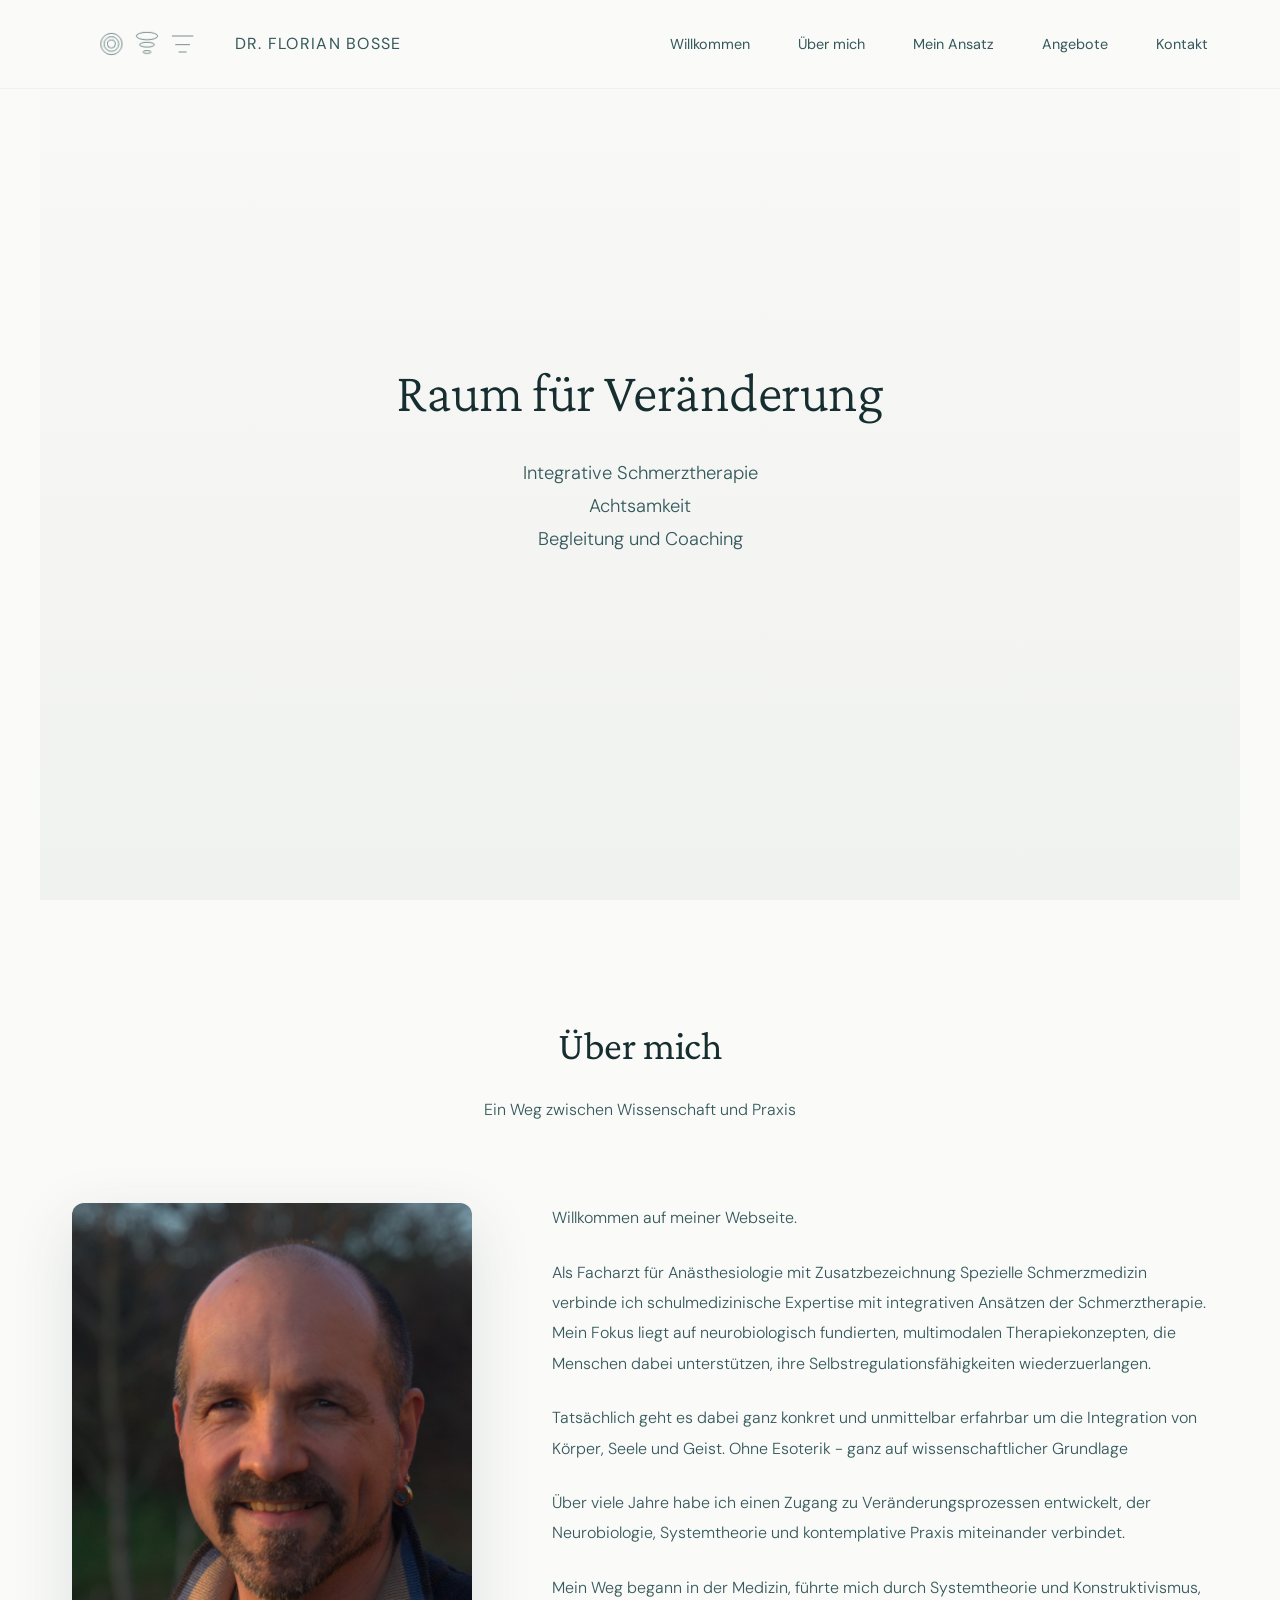
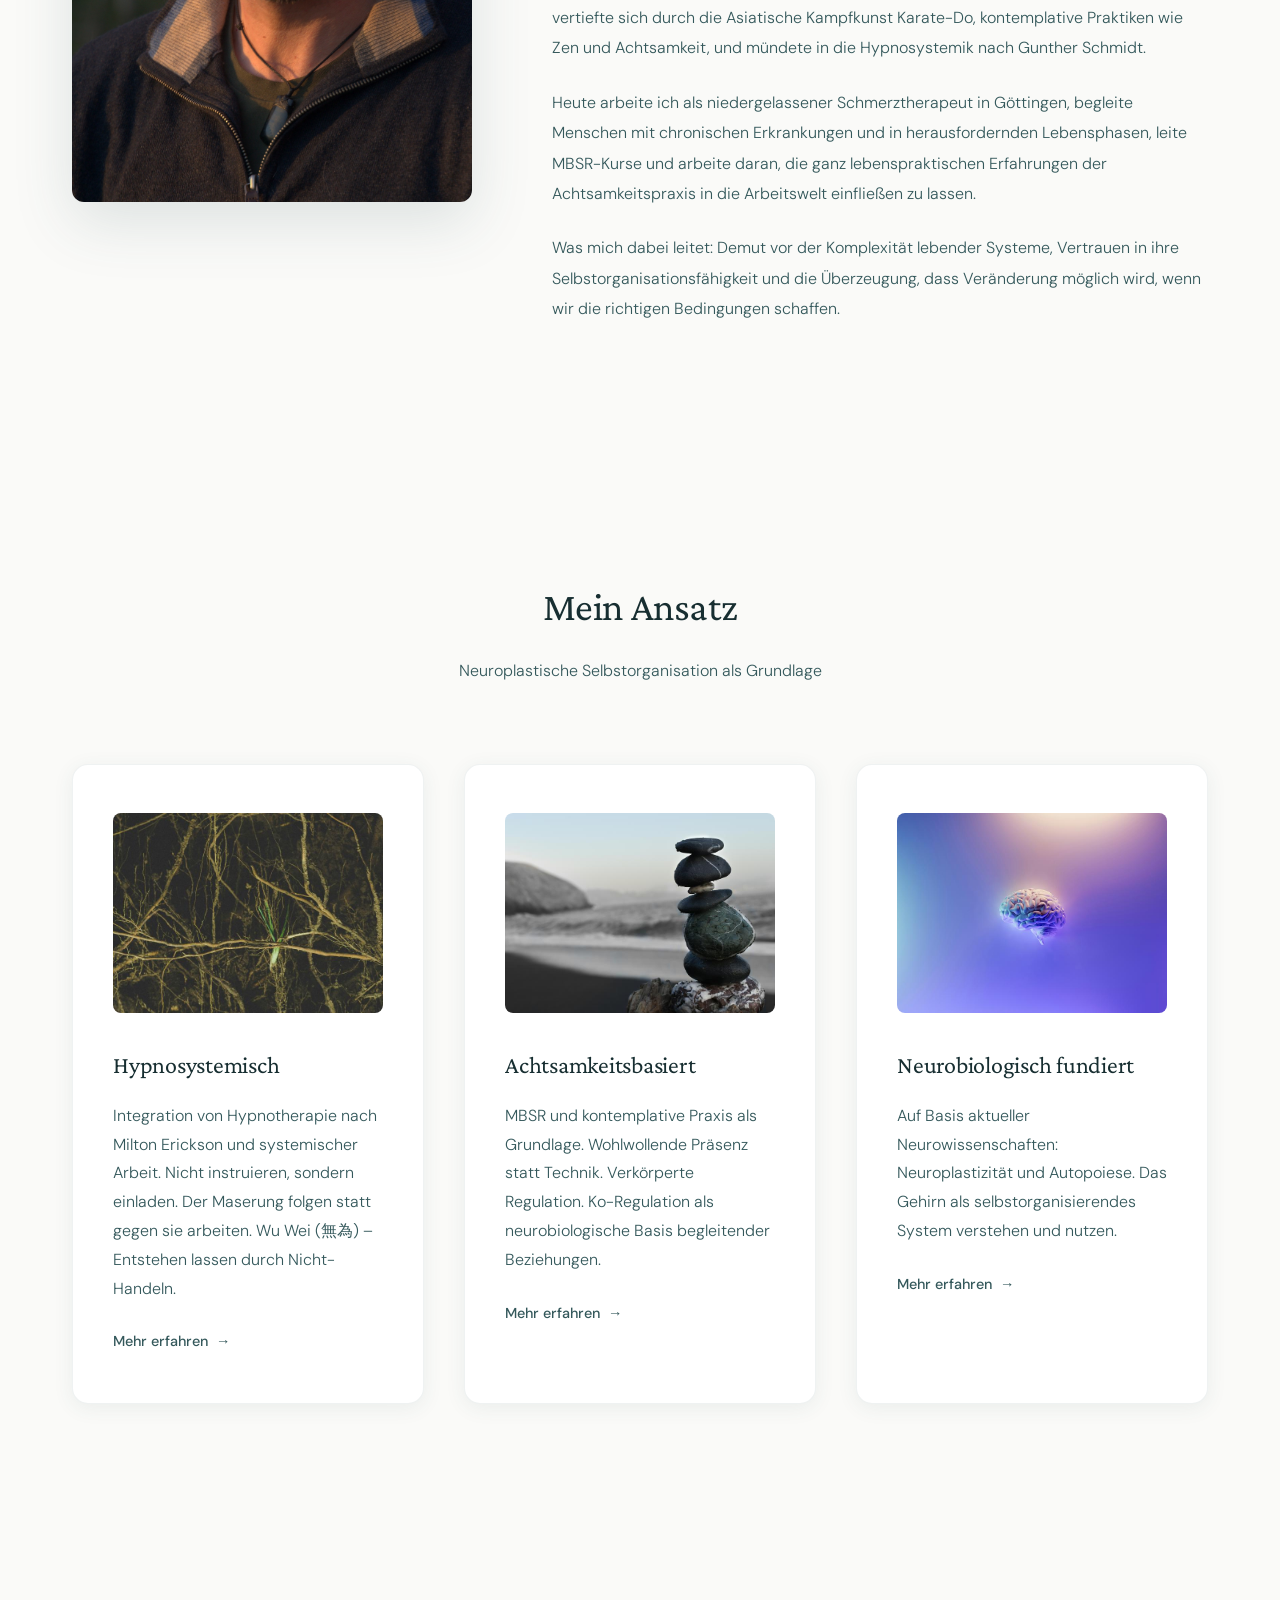
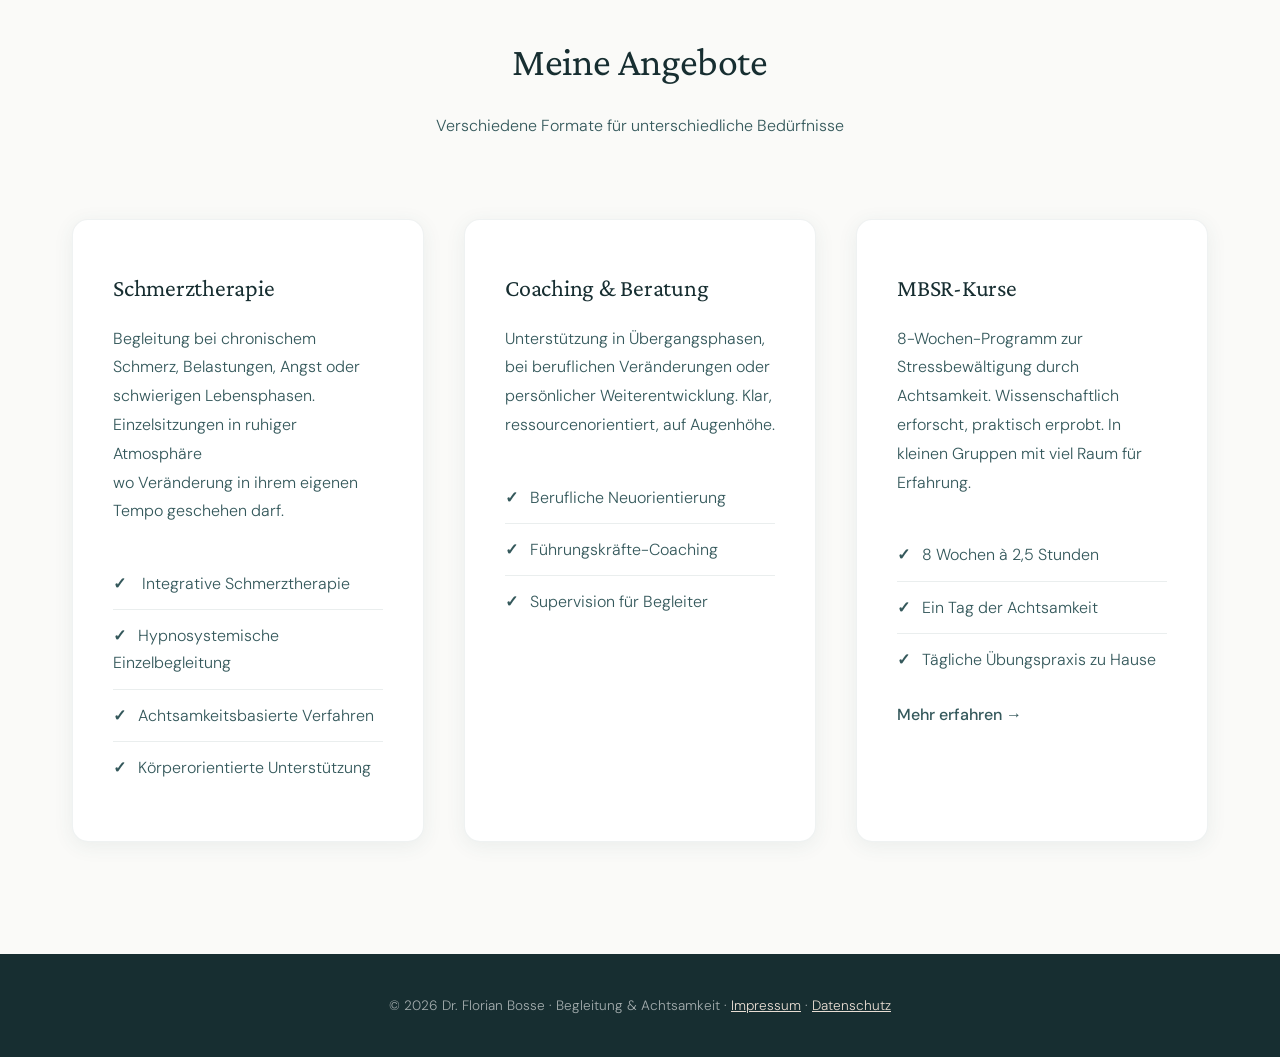
==== commit 7e6fb141: "Update index.html" ====
--- a/index.html
+++ b/index.html
@@ -277,10 +277,27 @@
             border-color: var(--petrol-light);
         }
 
-        .approach-icon {
-            font-size: 3rem;
-            margin-bottom: 1.5rem;
-        }
+     /* Fotos in den Approach Cards */
+.approach-photo {
+    width: 100%;              /* Volle Breite der Card */
+    height: 200px;            /* Einheitliche Höhe */
+    object-fit: cover;        /* Foto füllt den Bereich aus */
+    border-radius: 8px;       /* Abgerundete Ecken */
+    margin-bottom: 1.5rem;    /* Abstand zum Text darunter */
+}
+
+/* Optional: Hover-Effekt für die Fotos */
+.approach-photo:hover {
+    transform: scale(1.02);
+    transition: transform 0.3s ease;
+}
+
+/* Responsive: Auf Mobile etwas niedriger */
+@media (max-width: 768px) {
+    .approach-photo {
+        height: 180px;
+    }
+}
 
         .approach-card h3 {
             font-size: 1.5rem;
@@ -1002,7 +1019,7 @@
     <section class="hero" id="home">
         <div class="hero-content">
            
-            <h1>Raum für Veränderung schaffen</h1>
+            <h1>Raum für Veränderung</h1>
             <p>Integrative Schmerztherapie<br> Achtsamkeit <br>Begleitung und Coaching <br></p>
         </div>
     </section>
@@ -1041,24 +1058,31 @@
         </div>
         
         <div class="approach-grid">
-                    
+            <!-- Hypnosystemik -->         
             <a href="hypnosystemik.html" class="approach-card">
-                <div class="approach-icon">🌊</div>
+                 <img src="bilder/hypnosystemik.jpg" 
+                 alt="Hypnosystemische Therapie - Wasser fließt" 
+                 class="approach-photo">
                 <h3>Hypnosystemisch</h3>
                 <p>Integration von Hypnotherapie nach Milton Erickson und systemischer Arbeit. Nicht instruieren, sondern einladen. Der Maserung folgen statt gegen sie arbeiten. Wu Wei (無為) – Entstehen lassen durch Nicht-Handeln.</p>
                 <div class="card-link-text">Mehr erfahren</div>
             </a>
             
+            <!-- Achtsamkeit -->
             <a href="achtsamkeit.html" class="approach-card">
-                <div class="approach-icon">🎋</div>
+                <img src="bilder/balance.jpg" 
+                 alt="Achtsamkeitsbasierte Therapie - Meditation und Präsenz" 
+                 class="approach-photo">
                 <h3>Achtsamkeitsbasiert</h3>
                 <p>MBSR und kontemplative Praxis als Grundlage. Wohlwollende Präsenz statt Technik. Verkörperte Regulation. Ko-Regulation als neurobiologische Basis begleitender Beziehungen.</p>
                 <div class="card-link-text">Mehr erfahren</div>
             </a>
        
-        
+        <!-- Neurobiologie -->
          <a href="neurobiologie.html" class="approach-card">
-                <div class="approach-icon">🧠</div>
+                <img src="bilder/Gehirn.jpg" 
+                 alt="Neurobiologisch fundierte Therapie - Neuroplastizität" 
+                 class="approach-photo">
                 <h3>Neurobiologisch fundiert</h3>
                 <p>Auf Basis aktueller Neurowissenschaften: Neuroplastizität und Autopoiese. Das Gehirn als selbstorganisierendes System verstehen und nutzen.</p>
                 <div class="card-link-text">Mehr erfahren</div>
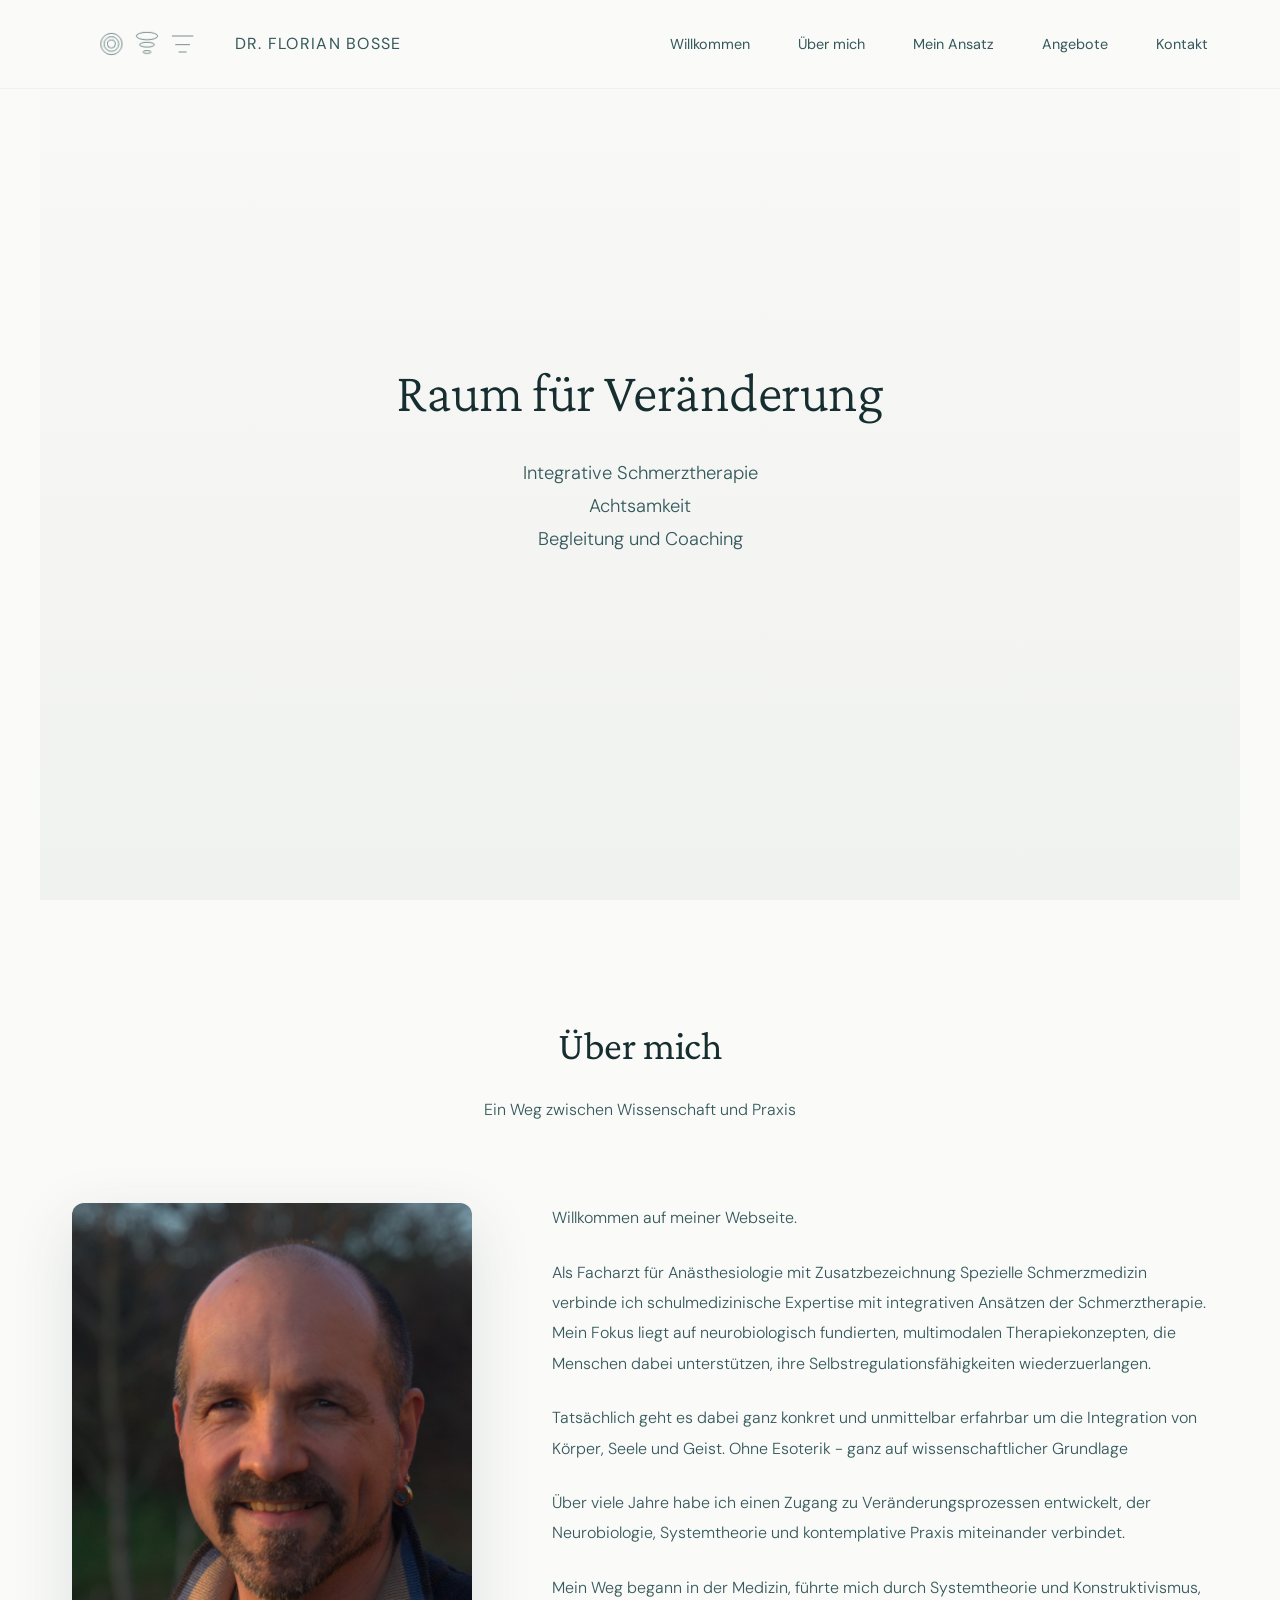
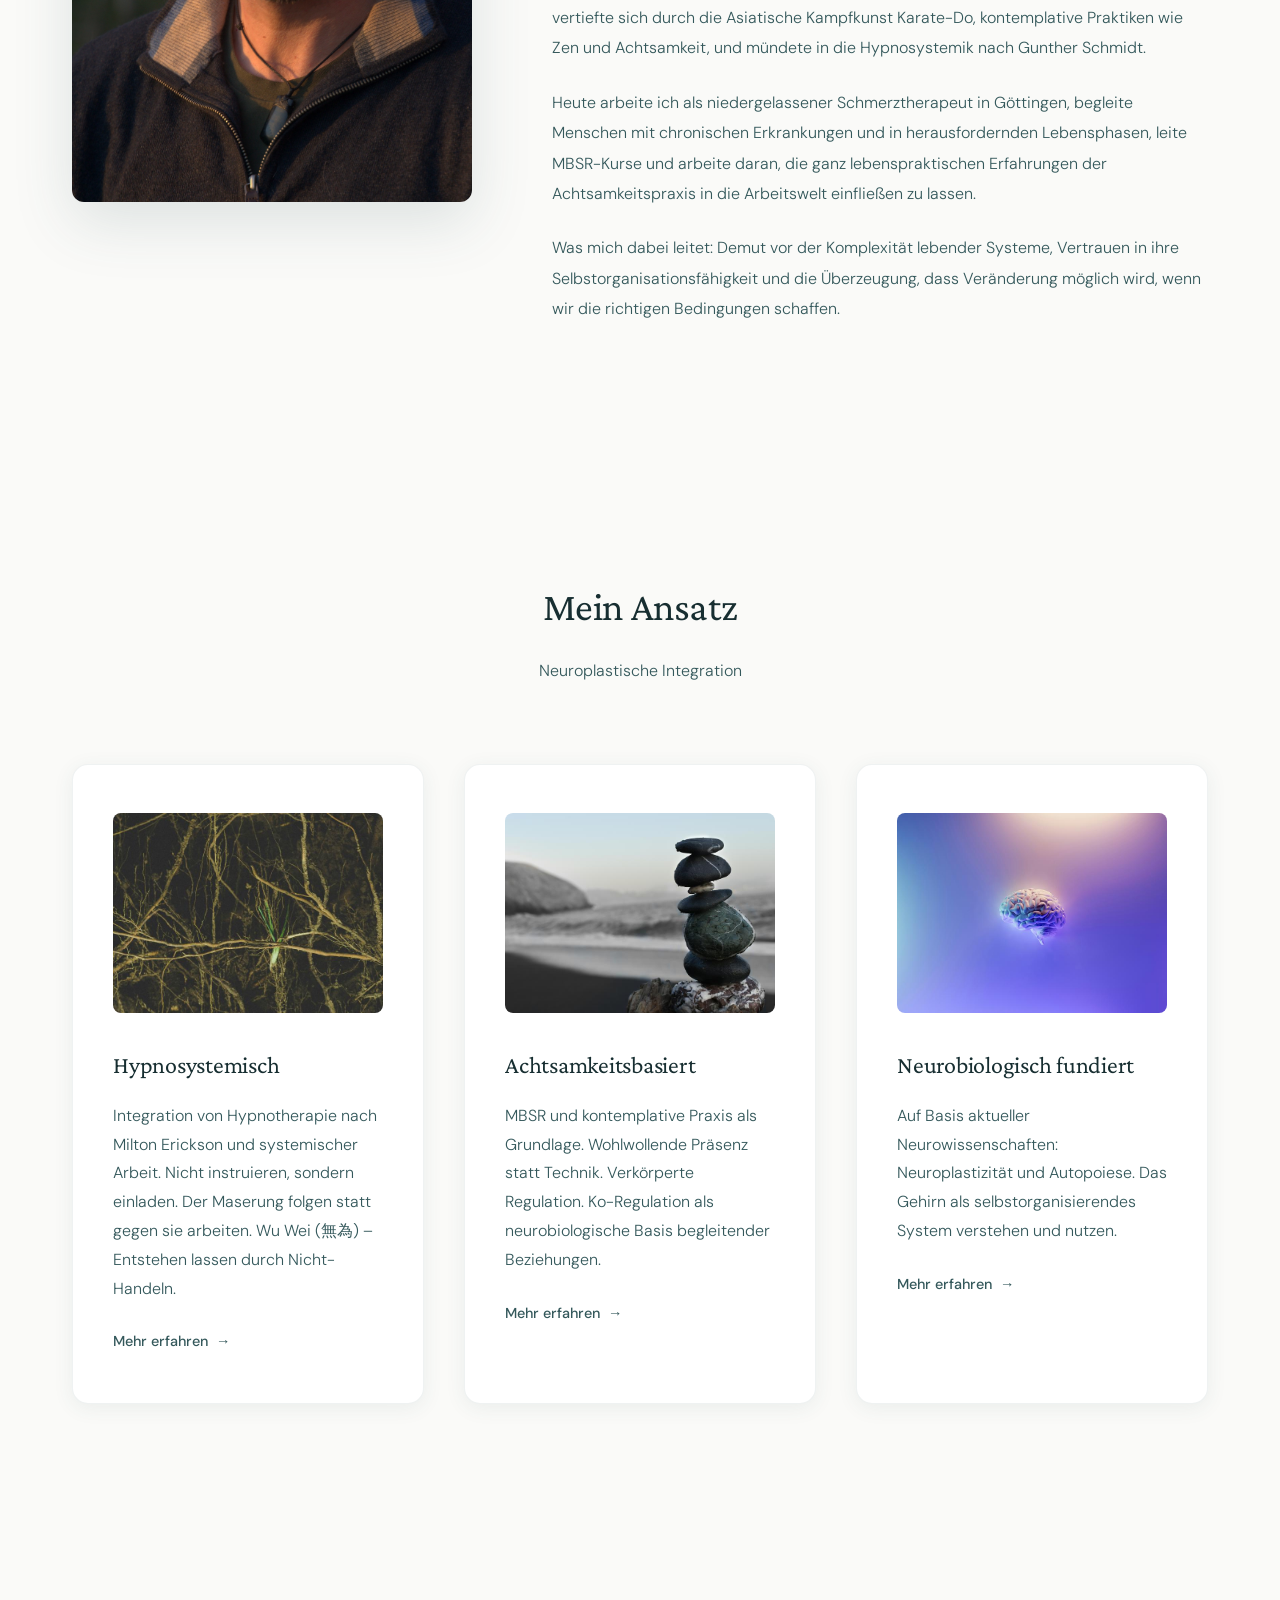
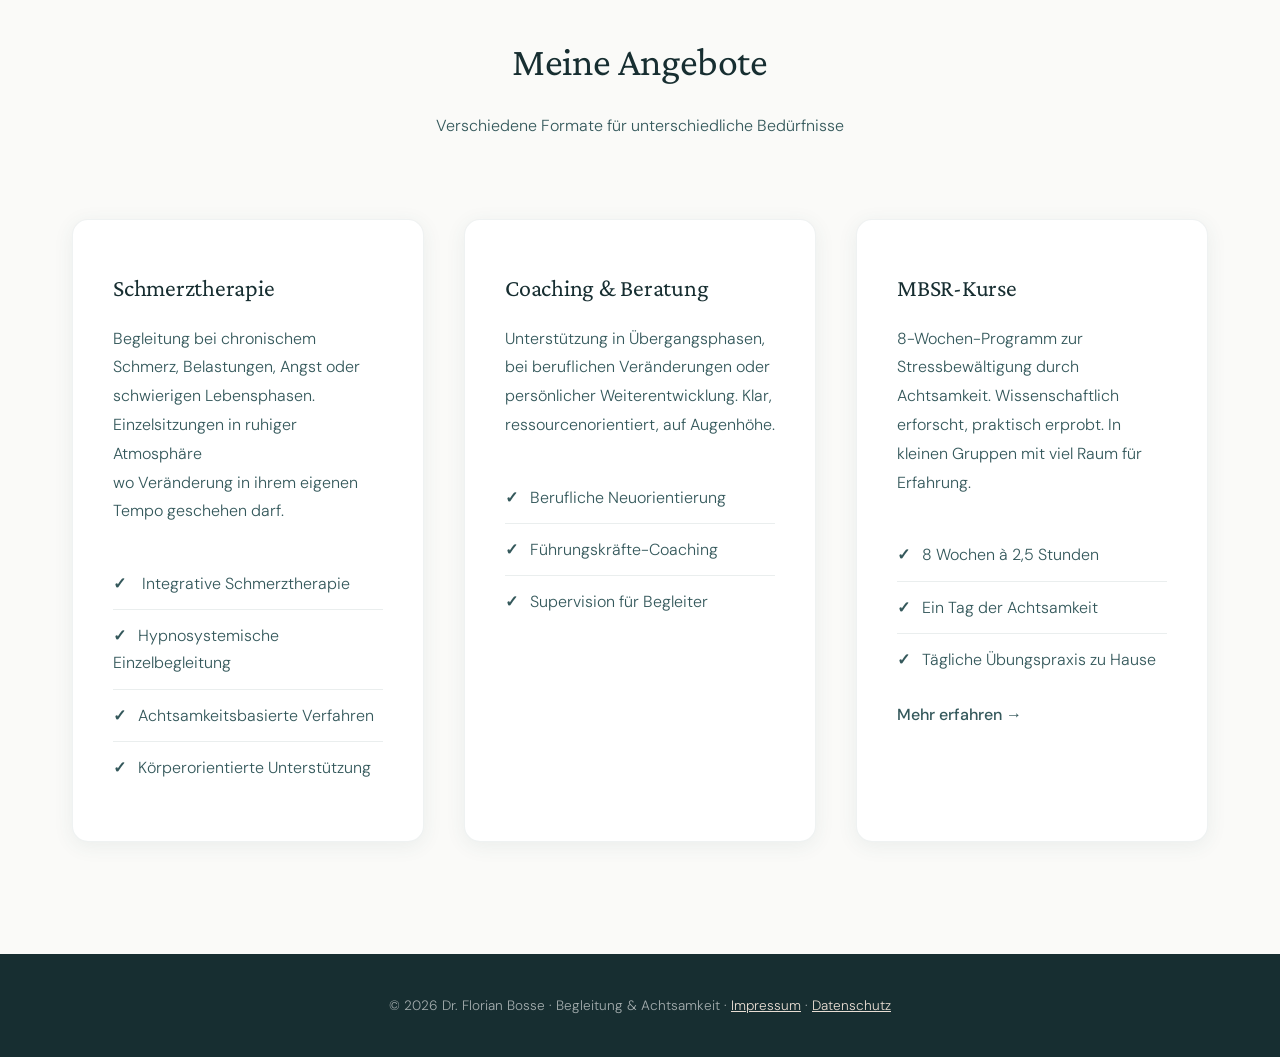
==== commit f57ccea8: "Update index.html" ====
--- a/index.html
+++ b/index.html
@@ -1054,7 +1054,7 @@
     <section id="ansatz">
         <div class="section-intro">
             <h2>Mein Ansatz</h2>
-            <p>Neuroplastische Selbstorganisation als Grundlage</p>
+            <p>Neuroplastische Integration</p>
         </div>
         
         <div class="approach-grid">
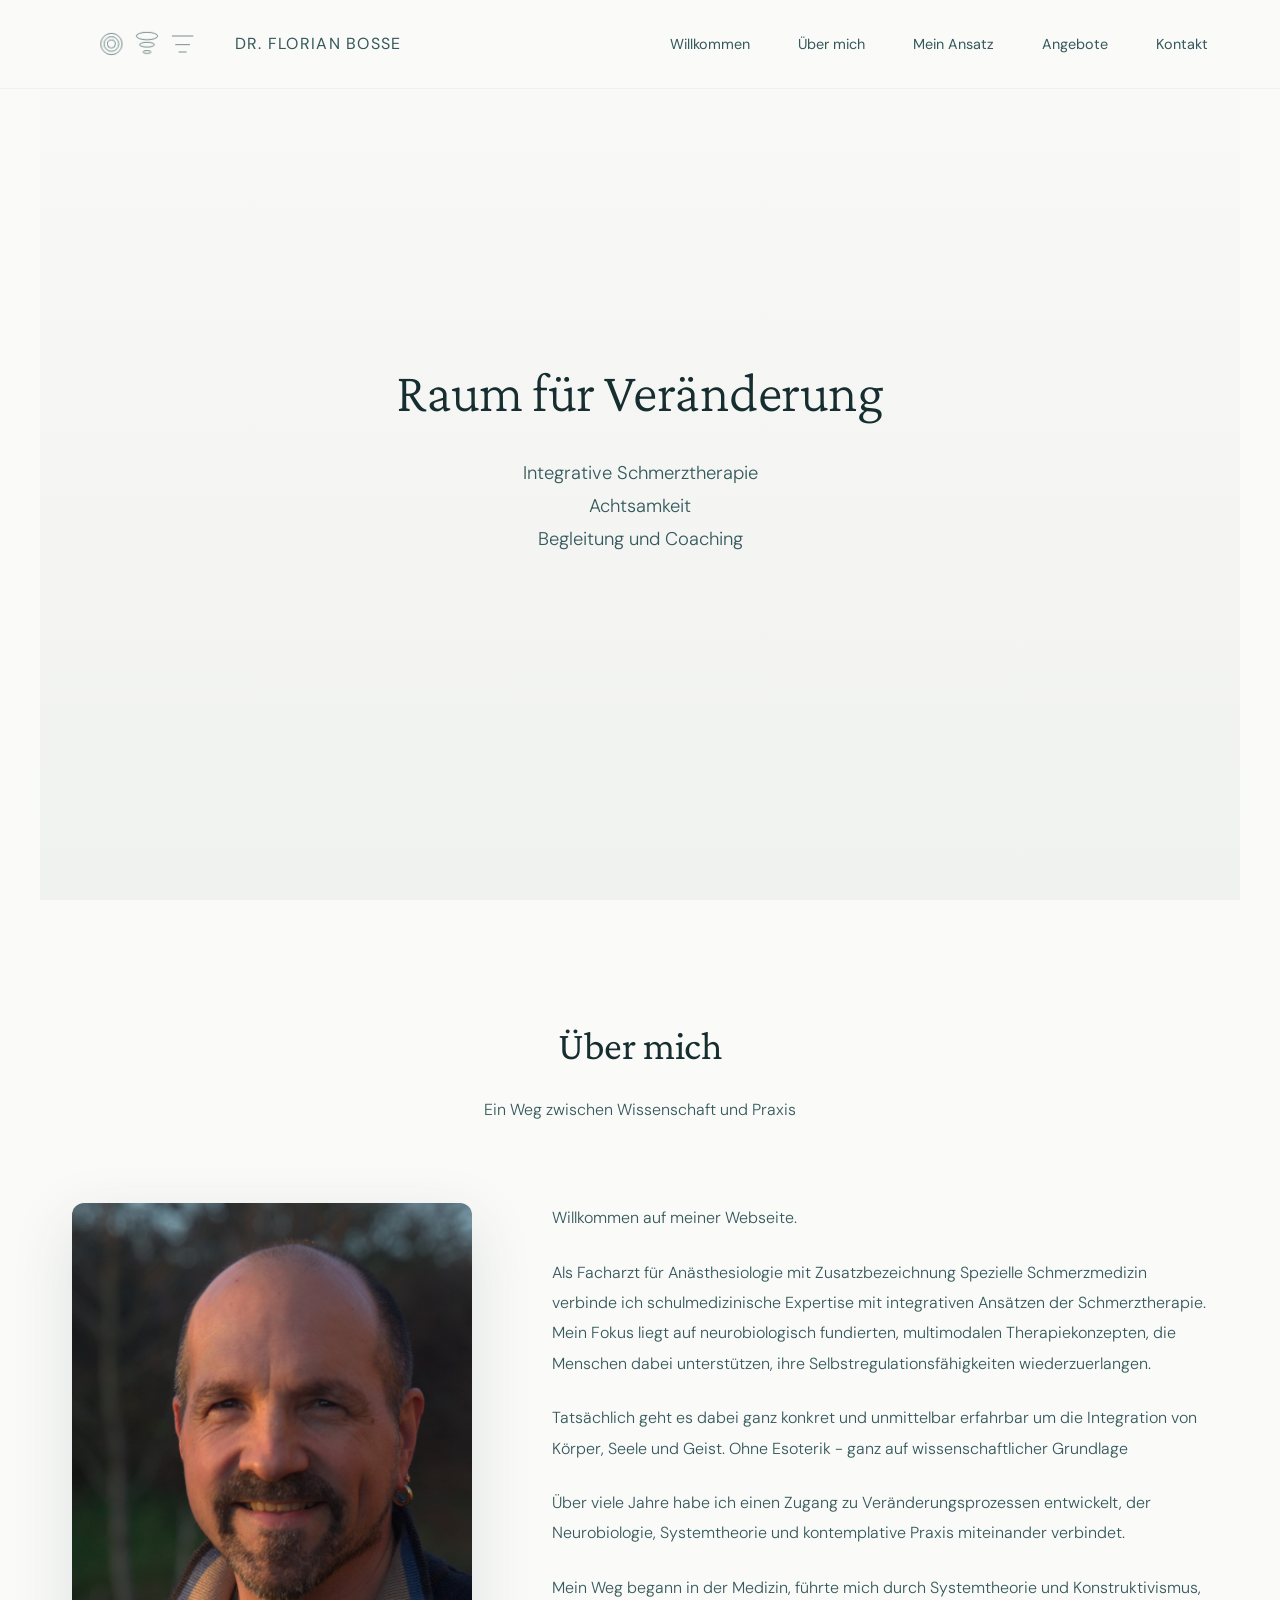
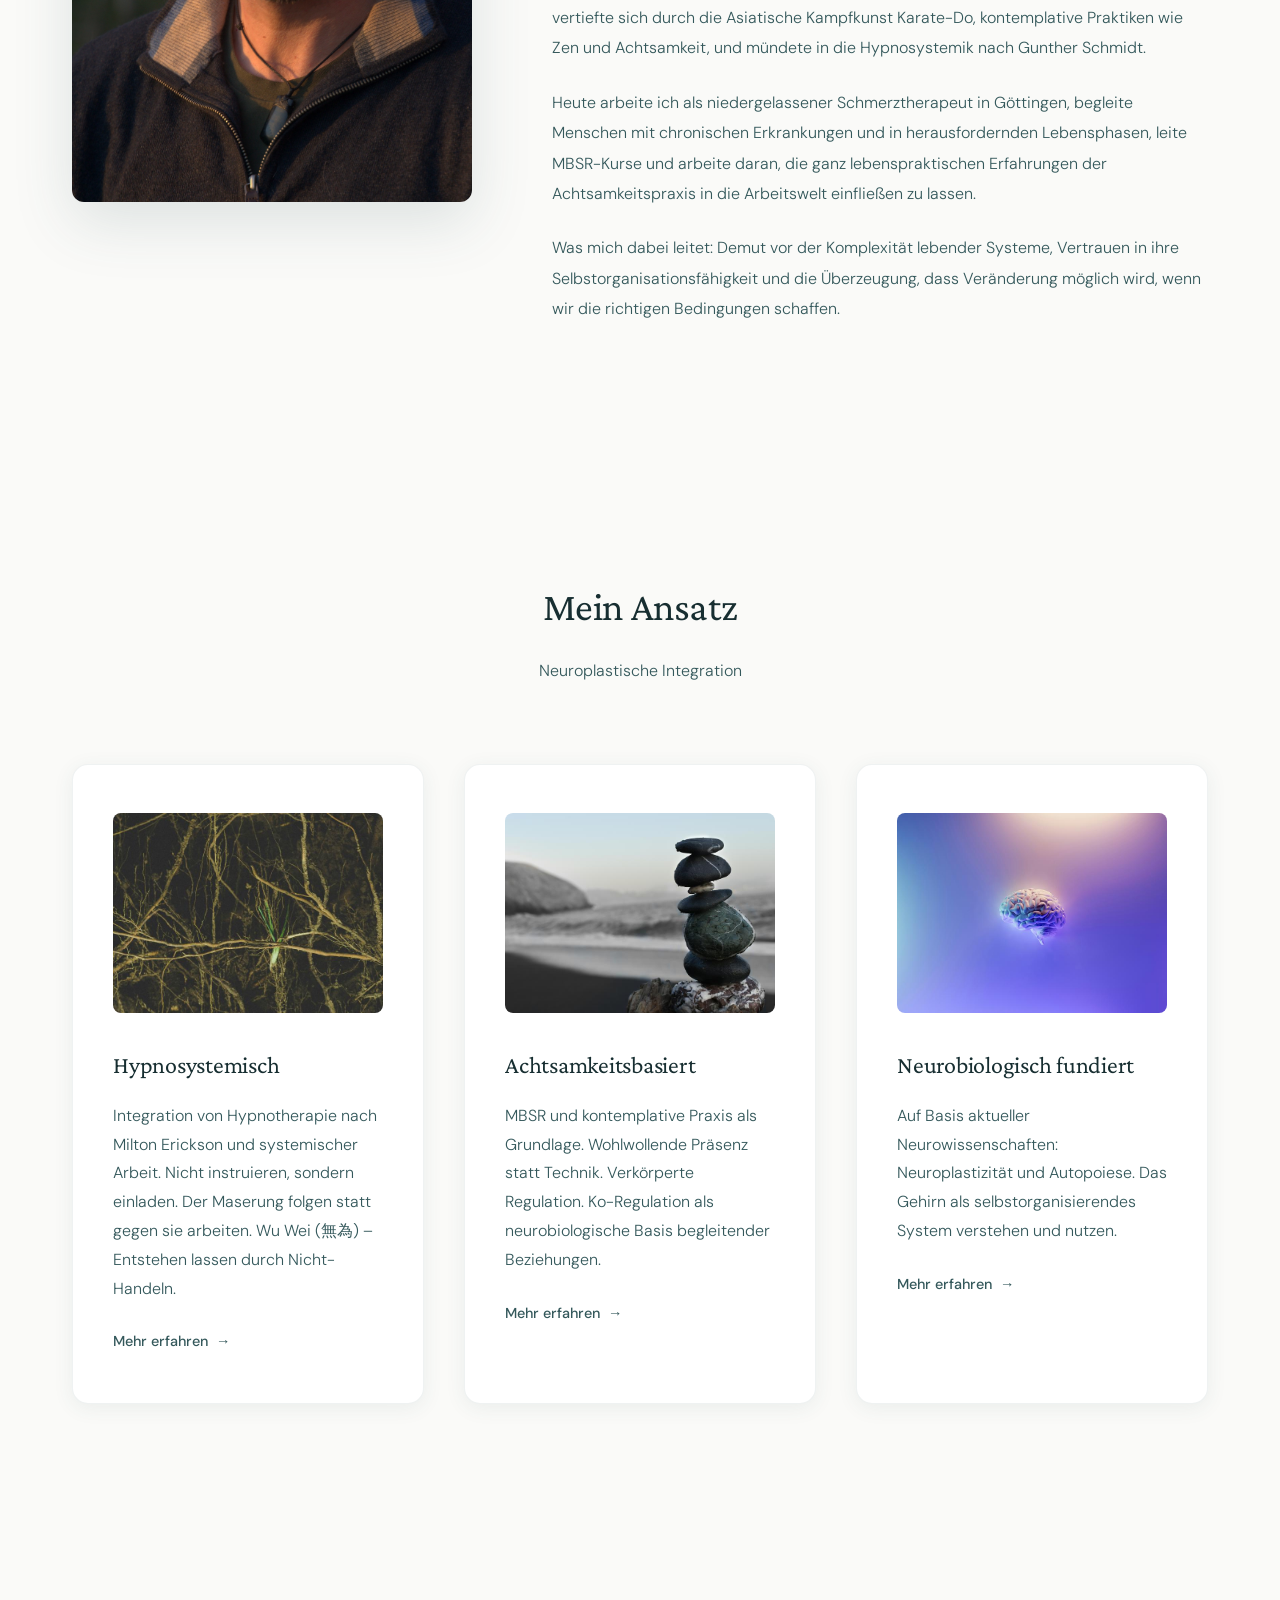
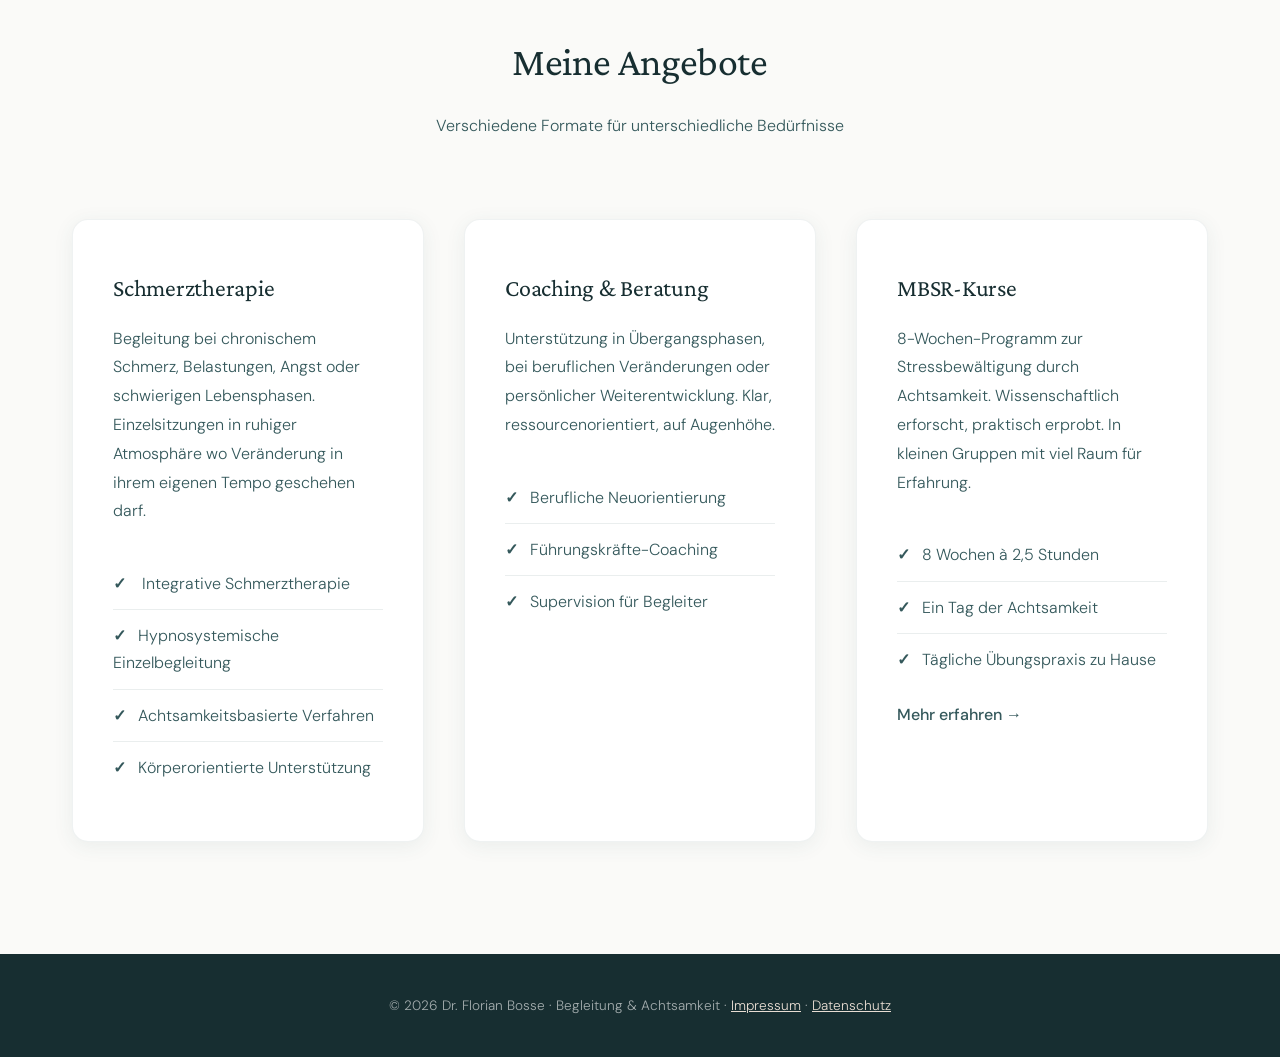
==== commit f5bb72f7: "Update index.html" ====
--- a/index.html
+++ b/index.html
@@ -1032,7 +1032,7 @@
         </div>
         <div class="about-content">
             <div class="about-image">
-                <img src="Schmerztherapeut-Florian-Bosse.jpg" alt="Schmerztherapeut-Florian-Bosse.jpg">
+                <img src="Schmerztherapeut-Florian-Bosse.jpg" alt="Doktor Florian Bosse Schmerztherapeut">
             </div>
             <div class="about-text">
                 <p>Willkommen auf meiner Webseite.</p>
@@ -1102,7 +1102,7 @@
         <div class="services-grid">
             <div class="service-card">
                 <h3>Schmerztherapie</h3>
-                <p>Begleitung bei chronischem Schmerz, Belastungen, Angst oder schwierigen Lebensphasen. Einzelsitzungen in ruhiger Atmosphäre<br> wo Veränderung in ihrem eigenen Tempo geschehen darf.</p>
+                <p>Begleitung bei chronischem Schmerz, Belastungen, Angst oder schwierigen Lebensphasen. Einzelsitzungen in ruhiger Atmosphäre wo Veränderung in ihrem eigenen Tempo geschehen darf.</p>
                 <ul class="service-features">
                     <li> Integrative Schmerztherapie</li>
                     <li>Hypnosystemische Einzelbegleitung</li>
